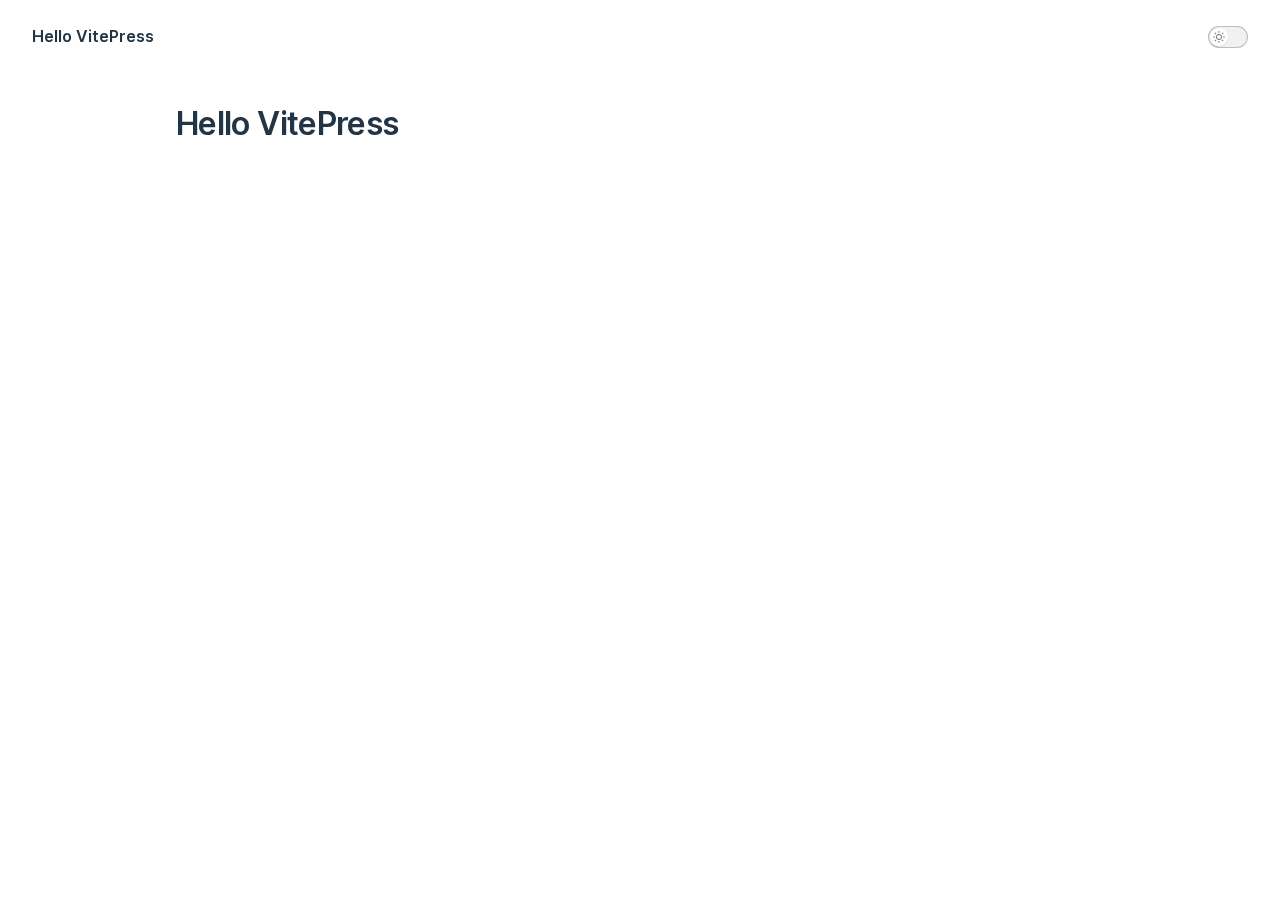
==== index.html @ c6834e5f "deploy" ====
<!DOCTYPE html>
<html lang="en-US">
  <head>
    <meta charset="utf-8">
    <meta name="viewport" content="width=device-width,initial-scale=1">
    <title>Hello VitePress | Hello VitePress</title>
    <meta name="description" content="Just playing around.">
    <link rel="stylesheet" href="/assets/style.b049fdd1.css">
    <link rel="modulepreload" href="/assets/app.f43a9b89.js">
    <link rel="modulepreload" href="/assets/index.md.90891f03.lean.js">
    
    <script id="check-dark-light">(()=>{const e=localStorage.getItem("vitepress-theme-appearance")||"",a=window.matchMedia("(prefers-color-scheme: dark)").matches;(!e||e==="auto"?a:e==="dark")&&document.documentElement.classList.add("dark")})();</script>
  </head>
  <body>
    <div id="app"><div class="Layout" data-v-147c9bf5><!--[--><!--]--><!--[--><span tabindex="-1" data-v-48778689></span><a href="#VPContent" class="VPSkipLink visually-hidden" data-v-48778689> Skip to content </a><!--]--><!----><header class="VPNav no-sidebar" data-v-147c9bf5 data-v-bd1c644d><div class="VPNavBar" data-v-bd1c644d data-v-77373524><div class="container" data-v-77373524><div class="VPNavBarTitle" data-v-77373524 data-v-f261b053><a class="title" href="/" data-v-f261b053><!--[--><!--]--><!----><!--[-->Hello VitePress<!--]--><!--[--><!--]--></a></div><div class="content" data-v-77373524><!--[--><!--]--><!----><!----><!----><div class="VPNavBarAppearance appearance" data-v-77373524 data-v-73fd9bf6><button class="VPSwitch VPSwitchAppearance" type="button" role="switch" aria-label="toggle dark mode" aria-checked="false" data-v-73fd9bf6 data-v-55c8601b data-v-394550e8><span class="check" data-v-394550e8><span class="icon" data-v-394550e8><!--[--><svg xmlns="http://www.w3.org/2000/svg" aria-hidden="true" focusable="false" viewbox="0 0 24 24" class="sun" data-v-55c8601b><path d="M12,18c-3.3,0-6-2.7-6-6s2.7-6,6-6s6,2.7,6,6S15.3,18,12,18zM12,8c-2.2,0-4,1.8-4,4c0,2.2,1.8,4,4,4c2.2,0,4-1.8,4-4C16,9.8,14.2,8,12,8z"></path><path d="M12,4c-0.6,0-1-0.4-1-1V1c0-0.6,0.4-1,1-1s1,0.4,1,1v2C13,3.6,12.6,4,12,4z"></path><path d="M12,24c-0.6,0-1-0.4-1-1v-2c0-0.6,0.4-1,1-1s1,0.4,1,1v2C13,23.6,12.6,24,12,24z"></path><path d="M5.6,6.6c-0.3,0-0.5-0.1-0.7-0.3L3.5,4.9c-0.4-0.4-0.4-1,0-1.4s1-0.4,1.4,0l1.4,1.4c0.4,0.4,0.4,1,0,1.4C6.2,6.5,5.9,6.6,5.6,6.6z"></path><path d="M19.8,20.8c-0.3,0-0.5-0.1-0.7-0.3l-1.4-1.4c-0.4-0.4-0.4-1,0-1.4s1-0.4,1.4,0l1.4,1.4c0.4,0.4,0.4,1,0,1.4C20.3,20.7,20,20.8,19.8,20.8z"></path><path d="M3,13H1c-0.6,0-1-0.4-1-1s0.4-1,1-1h2c0.6,0,1,0.4,1,1S3.6,13,3,13z"></path><path d="M23,13h-2c-0.6,0-1-0.4-1-1s0.4-1,1-1h2c0.6,0,1,0.4,1,1S23.6,13,23,13z"></path><path d="M4.2,20.8c-0.3,0-0.5-0.1-0.7-0.3c-0.4-0.4-0.4-1,0-1.4l1.4-1.4c0.4-0.4,1-0.4,1.4,0s0.4,1,0,1.4l-1.4,1.4C4.7,20.7,4.5,20.8,4.2,20.8z"></path><path d="M18.4,6.6c-0.3,0-0.5-0.1-0.7-0.3c-0.4-0.4-0.4-1,0-1.4l1.4-1.4c0.4-0.4,1-0.4,1.4,0s0.4,1,0,1.4l-1.4,1.4C18.9,6.5,18.6,6.6,18.4,6.6z"></path></svg><svg xmlns="http://www.w3.org/2000/svg" aria-hidden="true" focusable="false" viewbox="0 0 24 24" class="moon" data-v-55c8601b><path d="M12.1,22c-0.3,0-0.6,0-0.9,0c-5.5-0.5-9.5-5.4-9-10.9c0.4-4.8,4.2-8.6,9-9c0.4,0,0.8,0.2,1,0.5c0.2,0.3,0.2,0.8-0.1,1.1c-2,2.7-1.4,6.4,1.3,8.4c2.1,1.6,5,1.6,7.1,0c0.3-0.2,0.7-0.3,1.1-0.1c0.3,0.2,0.5,0.6,0.5,1c-0.2,2.7-1.5,5.1-3.6,6.8C16.6,21.2,14.4,22,12.1,22zM9.3,4.4c-2.9,1-5,3.6-5.2,6.8c-0.4,4.4,2.8,8.3,7.2,8.7c2.1,0.2,4.2-0.4,5.8-1.8c1.1-0.9,1.9-2.1,2.4-3.4c-2.5,0.9-5.3,0.5-7.5-1.1C9.2,11.4,8.1,7.7,9.3,4.4z"></path></svg><!--]--></span></span></button></div><!----><div class="VPFlyout VPNavBarExtra extra" data-v-77373524 data-v-012a9d13 data-v-ba479d9a><button type="button" class="button" aria-haspopup="true" aria-expanded="false" aria-label="extra navigation" data-v-ba479d9a><svg xmlns="http://www.w3.org/2000/svg" aria-hidden="true" focusable="false" viewbox="0 0 24 24" class="icon" data-v-ba479d9a><circle cx="12" cy="12" r="2"></circle><circle cx="19" cy="12" r="2"></circle><circle cx="5" cy="12" r="2"></circle></svg></button><div class="menu" data-v-ba479d9a><div class="VPMenu" data-v-ba479d9a data-v-3bbca4f5><!----><!--[--><!--[--><!----><div class="group" data-v-012a9d13><div class="item appearance" data-v-012a9d13><p class="label" data-v-012a9d13>Appearance</p><div class="appearance-action" data-v-012a9d13><button class="VPSwitch VPSwitchAppearance" type="button" role="switch" aria-label="toggle dark mode" aria-checked="false" data-v-012a9d13 data-v-55c8601b data-v-394550e8><span class="check" data-v-394550e8><span class="icon" data-v-394550e8><!--[--><svg xmlns="http://www.w3.org/2000/svg" aria-hidden="true" focusable="false" viewbox="0 0 24 24" class="sun" data-v-55c8601b><path d="M12,18c-3.3,0-6-2.7-6-6s2.7-6,6-6s6,2.7,6,6S15.3,18,12,18zM12,8c-2.2,0-4,1.8-4,4c0,2.2,1.8,4,4,4c2.2,0,4-1.8,4-4C16,9.8,14.2,8,12,8z"></path><path d="M12,4c-0.6,0-1-0.4-1-1V1c0-0.6,0.4-1,1-1s1,0.4,1,1v2C13,3.6,12.6,4,12,4z"></path><path d="M12,24c-0.6,0-1-0.4-1-1v-2c0-0.6,0.4-1,1-1s1,0.4,1,1v2C13,23.6,12.6,24,12,24z"></path><path d="M5.6,6.6c-0.3,0-0.5-0.1-0.7-0.3L3.5,4.9c-0.4-0.4-0.4-1,0-1.4s1-0.4,1.4,0l1.4,1.4c0.4,0.4,0.4,1,0,1.4C6.2,6.5,5.9,6.6,5.6,6.6z"></path><path d="M19.8,20.8c-0.3,0-0.5-0.1-0.7-0.3l-1.4-1.4c-0.4-0.4-0.4-1,0-1.4s1-0.4,1.4,0l1.4,1.4c0.4,0.4,0.4,1,0,1.4C20.3,20.7,20,20.8,19.8,20.8z"></path><path d="M3,13H1c-0.6,0-1-0.4-1-1s0.4-1,1-1h2c0.6,0,1,0.4,1,1S3.6,13,3,13z"></path><path d="M23,13h-2c-0.6,0-1-0.4-1-1s0.4-1,1-1h2c0.6,0,1,0.4,1,1S23.6,13,23,13z"></path><path d="M4.2,20.8c-0.3,0-0.5-0.1-0.7-0.3c-0.4-0.4-0.4-1,0-1.4l1.4-1.4c0.4-0.4,1-0.4,1.4,0s0.4,1,0,1.4l-1.4,1.4C4.7,20.7,4.5,20.8,4.2,20.8z"></path><path d="M18.4,6.6c-0.3,0-0.5-0.1-0.7-0.3c-0.4-0.4-0.4-1,0-1.4l1.4-1.4c0.4-0.4,1-0.4,1.4,0s0.4,1,0,1.4l-1.4,1.4C18.9,6.5,18.6,6.6,18.4,6.6z"></path></svg><svg xmlns="http://www.w3.org/2000/svg" aria-hidden="true" focusable="false" viewbox="0 0 24 24" class="moon" data-v-55c8601b><path d="M12.1,22c-0.3,0-0.6,0-0.9,0c-5.5-0.5-9.5-5.4-9-10.9c0.4-4.8,4.2-8.6,9-9c0.4,0,0.8,0.2,1,0.5c0.2,0.3,0.2,0.8-0.1,1.1c-2,2.7-1.4,6.4,1.3,8.4c2.1,1.6,5,1.6,7.1,0c0.3-0.2,0.7-0.3,1.1-0.1c0.3,0.2,0.5,0.6,0.5,1c-0.2,2.7-1.5,5.1-3.6,6.8C16.6,21.2,14.4,22,12.1,22zM9.3,4.4c-2.9,1-5,3.6-5.2,6.8c-0.4,4.4,2.8,8.3,7.2,8.7c2.1,0.2,4.2-0.4,5.8-1.8c1.1-0.9,1.9-2.1,2.4-3.4c-2.5,0.9-5.3,0.5-7.5-1.1C9.2,11.4,8.1,7.7,9.3,4.4z"></path></svg><!--]--></span></span></button></div></div></div><!----><!--]--><!--]--></div></div></div><!--[--><!--]--><button type="button" class="VPNavBarHamburger hamburger" aria-label="mobile navigation" aria-expanded="false" aria-controls="VPNavScreen" data-v-77373524 data-v-36b90498><span class="container" data-v-36b90498><span class="top" data-v-36b90498></span><span class="middle" data-v-36b90498></span><span class="bottom" data-v-36b90498></span></span></button></div></div></div><!----></header><!----><!----><div class="VPContent" id="VPContent" data-v-147c9bf5 data-v-c7f1eba6><div class="VPDoc has-aside" data-v-c7f1eba6 data-v-ce6421e6><div class="container" data-v-ce6421e6><div class="aside" data-v-ce6421e6><div class="aside-curtain" data-v-ce6421e6></div><div class="aside-container" data-v-ce6421e6><div class="aside-content" data-v-ce6421e6><div class="VPDocAside" data-v-ce6421e6 data-v-542b8350><!--[--><!--]--><!--[--><!--]--><div class="VPDocAsideOutline" data-v-542b8350 data-v-2e3d397d><div class="content" data-v-2e3d397d><div class="outline-marker" data-v-2e3d397d></div><div class="outline-title" data-v-2e3d397d>On this page</div><nav aria-labelledby="doc-outline-aria-label" data-v-2e3d397d><span class="visually-hidden" id="doc-outline-aria-label" data-v-2e3d397d> Table of Contents for current page </span><ul class="root" data-v-2e3d397d data-v-bf982247><!--[--><!--]--></ul></nav></div></div><!--[--><!--]--><div class="spacer" data-v-542b8350></div><!--[--><!--]--><!----><!--[--><!--]--><!--[--><!--]--></div></div></div></div><div class="content" data-v-ce6421e6><div class="content-container" data-v-ce6421e6><!--[--><!--]--><main class="main" data-v-ce6421e6><div style="position:relative;" class="vp-doc _index" data-v-ce6421e6><div><h1 id="hello-vitepress" tabindex="-1">Hello VitePress <a class="header-anchor" href="#hello-vitepress" aria-hidden="true">#</a></h1></div></div></main><!--[--><!--]--><!----><!--[--><!--]--></div></div></div></div></div><!----><!--[--><!--]--></div></div>
    <script>__VP_HASH_MAP__ = JSON.parse("{\"index.md\":\"90891f03\"}")</script>
    <script type="module" async src="/assets/app.f43a9b89.js"></script>
    
  </body>
</html>
---- assets/style.b049fdd1.css ----
@font-face{font-family:Inter var;font-weight:100 900;font-display:swap;font-style:normal;font-named-instance:"Regular";src:url(/assets/inter-roman-cyrillic.5f2c6c8c.woff2) format("woff2");unicode-range:U+0301,U+0400-045F,U+0490-0491,U+04B0-04B1,U+2116}@font-face{font-family:Inter var;font-weight:100 900;font-display:swap;font-style:normal;font-named-instance:"Regular";src:url(/assets/inter-roman-cyrillic-ext.e75737ce.woff2) format("woff2");unicode-range:U+0460-052F,U+1C80-1C88,U+20B4,U+2DE0-2DFF,U+A640-A69F,U+FE2E-FE2F}@font-face{font-family:Inter var;font-weight:100 900;font-display:swap;font-style:normal;font-named-instance:"Regular";src:url(/assets/inter-roman-greek.d5a6d92a.woff2) format("woff2");unicode-range:U+0370-03FF}@font-face{font-family:Inter var;font-weight:100 900;font-display:swap;font-style:normal;font-named-instance:"Regular";src:url(/assets/inter-roman-greek-ext.ab0619bc.woff2) format("woff2");unicode-range:U+1F00-1FFF}@font-face{font-family:Inter var;font-weight:100 900;font-display:swap;font-style:normal;font-named-instance:"Regular";src:url(/assets/inter-roman-latin.2ed14f66.woff2) format("woff2");unicode-range:U+0000-00FF,U+0131,U+0152-0153,U+02BB-02BC,U+02C6,U+02DA,U+02DC,U+2000-206F,U+2074,U+20AC,U+2122,U+2191,U+2193,U+2212,U+2215,U+FEFF,U+FFFD}@font-face{font-family:Inter var;font-weight:100 900;font-display:swap;font-style:normal;font-named-instance:"Regular";src:url(/assets/inter-roman-latin-ext.0030eebd.woff2) format("woff2");unicode-range:U+0100-024F,U+0259,U+1E00-1EFF,U+2020,U+20A0-20AB,U+20AD-20CF,U+2113,U+2C60-2C7F,U+A720-A7FF}@font-face{font-family:Inter var;font-weight:100 900;font-display:swap;font-style:normal;font-named-instance:"Regular";src:url(/assets/inter-roman-vietnamese.14ce25a6.woff2) format("woff2");unicode-range:U+0102-0103,U+0110-0111,U+0128-0129,U+0168-0169,U+01A0-01A1,U+01AF-01B0,U+1EA0-1EF9,U+20AB}@font-face{font-family:Inter var;font-weight:100 900;font-display:swap;font-style:italic;font-named-instance:"Italic";src:url(/assets/inter-italic-cyrillic.ea42a392.woff2) format("woff2");unicode-range:U+0301,U+0400-045F,U+0490-0491,U+04B0-04B1,U+2116}@font-face{font-family:Inter var;font-weight:100 900;font-display:swap;font-style:italic;font-named-instance:"Italic";src:url(/assets/inter-italic-cyrillic-ext.33bd5a8e.woff2) format("woff2");unicode-range:U+0460-052F,U+1C80-1C88,U+20B4,U+2DE0-2DFF,U+A640-A69F,U+FE2E-FE2F}@font-face{font-family:Inter var;font-weight:100 900;font-display:swap;font-style:italic;font-named-instance:"Italic";src:url(/assets/inter-italic-greek.8f4463c4.woff2) format("woff2");unicode-range:U+0370-03FF}@font-face{font-family:Inter var;font-weight:100 900;font-display:swap;font-style:italic;font-named-instance:"Italic";src:url(/assets/inter-italic-greek-ext.4fbe9427.woff2) format("woff2");unicode-range:U+1F00-1FFF}@font-face{font-family:Inter var;font-weight:100 900;font-display:swap;font-style:italic;font-named-instance:"Italic";src:url(/assets/inter-italic-latin.bd3b6f56.woff2) format("woff2");unicode-range:U+0000-00FF,U+0131,U+0152-0153,U+02BB-02BC,U+02C6,U+02DA,U+02DC,U+2000-206F,U+2074,U+20AC,U+2122,U+2191,U+2193,U+2212,U+2215,U+FEFF,U+FFFD}@font-face{font-family:Inter var;font-weight:100 900;font-display:swap;font-style:italic;font-named-instance:"Italic";src:url(/assets/inter-italic-latin-ext.bd8920cc.woff2) format("woff2");unicode-range:U+0100-024F,U+0259,U+1E00-1EFF,U+2020,U+20A0-20AB,U+20AD-20CF,U+2113,U+2C60-2C7F,U+A720-A7FF}@font-face{font-family:Inter var;font-weight:100 900;font-display:swap;font-style:italic;font-named-instance:"Italic";src:url(/assets/inter-italic-vietnamese.6ce511fb.woff2) format("woff2");unicode-range:U+0102-0103,U+0110-0111,U+0128-0129,U+0168-0169,U+01A0-01A1,U+01AF-01B0,U+1EA0-1EF9,U+20AB}@font-face{font-family:Inter var experimental;font-weight:100 900;font-display:swap;font-style:oblique 0deg 10deg;src:url(/assets/inter-cyrillic.f8750142.woff2) format("woff2");unicode-range:U+0301,U+0400-045F,U+0490-0491,U+04B0-04B1,U+2116}@font-face{font-family:Inter var experimental;font-weight:100 900;font-display:swap;font-style:oblique 0deg 10deg;src:url(/assets/inter-cyrillic-ext.0877b0d9.woff2) format("woff2");unicode-range:U+0460-052F,U+1C80-1C88,U+20B4,U+2DE0-2DFF,U+A640-A69F,U+FE2E-FE2F}@font-face{font-family:Inter var experimental;font-weight:100 900;font-display:swap;font-style:oblique 0deg 10deg;src:url(/assets/inter-greek.117e1956.woff2) format("woff2");unicode-range:U+0370-03FF}@font-face{font-family:Inter var experimental;font-weight:100 900;font-display:swap;font-style:oblique 0deg 10deg;src:url(/assets/inter-greek-ext.3e6f6728.woff2) format("woff2");unicode-range:U+1F00-1FFF}@font-face{font-family:Inter var experimental;font-weight:100 900;font-display:swap;font-style:oblique 0deg 10deg;src:url(/assets/inter-latin.4fe6132f.woff2) format("woff2");unicode-range:U+0000-00FF,U+0131,U+0152-0153,U+02BB-02BC,U+02C6,U+02DA,U+02DC,U+2000-206F,U+2074,U+20AC,U+2122,U+2191,U+2193,U+2212,U+2215,U+FEFF,U+FFFD}@font-face{font-family:Inter var experimental;font-weight:100 900;font-display:swap;font-style:oblique 0deg 10deg;src:url(/assets/inter-latin-ext.7cc429bc.woff2) format("woff2");unicode-range:U+0100-024F,U+0259,U+1E00-1EFF,U+2020,U+20A0-20AB,U+20AD-20CF,U+2113,U+2C60-2C7F,U+A720-A7FF}@font-face{font-family:Inter var experimental;font-weight:100 900;font-display:swap;font-style:oblique 0deg 10deg;src:url(/assets/inter-vietnamese.2c644a25.woff2) format("woff2");unicode-range:U+0102-0103,U+0110-0111,U+0128-0129,U+0168-0169,U+01A0-01A1,U+01AF-01B0,U+1EA0-1EF9,U+20AB}:root{--vp-c-white: #ffffff;--vp-c-white-soft: #f9f9f9;--vp-c-white-mute: #f1f1f1;--vp-c-black: #1a1a1a;--vp-c-black-pure: #000000;--vp-c-black-soft: #242424;--vp-c-black-mute: #2f2f2f;--vp-c-gray: #8e8e8e;--vp-c-gray-light-1: #aeaeae;--vp-c-gray-light-2: #c7c7c7;--vp-c-gray-light-3: #d1d1d1;--vp-c-gray-light-4: #e5e5e5;--vp-c-gray-light-5: #f2f2f2;--vp-c-gray-dark-1: #636363;--vp-c-gray-dark-2: #484848;--vp-c-gray-dark-3: #3a3a3a;--vp-c-gray-dark-4: #282828;--vp-c-gray-dark-5: #202020;--vp-c-divider-light-1: rgba(60, 60, 60, .29);--vp-c-divider-light-2: rgba(60, 60, 60, .12);--vp-c-divider-dark-1: rgba(84, 84, 84, .65);--vp-c-divider-dark-2: rgba(84, 84, 84, .48);--vp-c-text-light-1: var(--vp-c-indigo);--vp-c-text-light-2: rgba(60, 60, 60, .7);--vp-c-text-light-3: rgba(60, 60, 60, .33);--vp-c-text-light-4: rgba(60, 60, 60, .18);--vp-c-text-dark-1: rgba(255, 255, 255, .87);--vp-c-text-dark-2: rgba(235, 235, 235, .6);--vp-c-text-dark-3: rgba(235, 235, 235, .38);--vp-c-text-dark-4: rgba(235, 235, 235, .18);--vp-c-indigo: #213547;--vp-c-indigo-soft: #476582;--vp-c-indigo-light: #aac8e4;--vp-c-indigo-lighter: #c9def1;--vp-c-indigo-dark: #1d2f3f;--vp-c-indigo-darker: #14212e;--vp-c-green: #42b883;--vp-c-green-light: #42d392;--vp-c-green-lighter: #35eb9a;--vp-c-green-dark: #33a06f;--vp-c-green-darker: #155f3e;--vp-c-green-dimm-1: rgba(66, 184, 131, .5);--vp-c-green-dimm-2: rgba(66, 184, 131, .25);--vp-c-green-dimm-3: rgba(66, 184, 131, .05);--vp-c-yellow: #ffc517;--vp-c-yellow-light: #fcd253;--vp-c-yellow-lighter: #fcfc7c;--vp-c-yellow-dark: #e0ad15;--vp-c-yellow-darker: #ad850e;--vp-c-yellow-dimm-1: rgba(255, 197, 23, .5);--vp-c-yellow-dimm-2: rgba(255, 197, 23, .25);--vp-c-yellow-dimm-3: rgba(255, 197, 23, .05);--vp-c-red: #ed3c50;--vp-c-red-light: #f54e82;--vp-c-red-lighter: #fd1d7c;--vp-c-red-dark: #cd2d3f;--vp-c-red-darker: #ab2131;--vp-c-red-dimm-1: rgba(237, 60, 80, .5);--vp-c-red-dimm-2: rgba(237, 60, 80, .25);--vp-c-red-dimm-3: rgba(237, 60, 80, .05)}:root{--vp-c-bg: var(--vp-c-white);--vp-c-bg-soft: var(--vp-c-white-soft);--vp-c-bg-mute: var(--vp-c-white-mute);--vp-c-bg-alt: var(--vp-c-white-soft);--vp-c-divider: var(--vp-c-divider-light-1);--vp-c-divider-light: var(--vp-c-divider-light-2);--vp-c-divider-inverse: var(--vp-c-divider-dark-1);--vp-c-divider-inverse-light: var(--vp-c-divider-dark-2);--vp-c-text-1: var(--vp-c-text-light-1);--vp-c-text-2: var(--vp-c-text-light-2);--vp-c-text-3: var(--vp-c-text-light-3);--vp-c-text-4: var(--vp-c-text-light-4);--vp-c-text-inverse-1: var(--vp-c-text-dark-1);--vp-c-text-inverse-2: var(--vp-c-text-dark-2);--vp-c-text-inverse-3: var(--vp-c-text-dark-3);--vp-c-text-inverse-4: var(--vp-c-text-dark-4);--vp-c-text-code: var(--vp-c-indigo-soft);--vp-c-brand: var(--vp-c-green);--vp-c-brand-light: var(--vp-c-green-light);--vp-c-brand-lighter: var(--vp-c-green-lighter);--vp-c-brand-dark: var(--vp-c-green-dark);--vp-c-brand-darker: var(--vp-c-green-darker);--vp-c-sponsor: #fd1d7c}.dark{--vp-c-bg: var(--vp-c-black-soft);--vp-c-bg-soft: var(--vp-c-black-mute);--vp-c-bg-mute: var(--vp-c-gray-dark-3);--vp-c-bg-alt: var(--vp-c-black);--vp-c-divider: var(--vp-c-divider-dark-1);--vp-c-divider-light: var(--vp-c-divider-dark-2);--vp-c-divider-inverse: var(--vp-c-divider-light-1);--vp-c-divider-inverse-light: var(--vp-c-divider-light-2);--vp-c-text-1: var(--vp-c-text-dark-1);--vp-c-text-2: var(--vp-c-text-dark-2);--vp-c-text-3: var(--vp-c-text-dark-3);--vp-c-text-4: var(--vp-c-text-dark-4);--vp-c-text-inverse-1: var(--vp-c-text-light-1);--vp-c-text-inverse-2: var(--vp-c-text-light-2);--vp-c-text-inverse-3: var(--vp-c-text-light-3);--vp-c-text-inverse-4: var(--vp-c-text-light-4);--vp-c-text-code: var(--vp-c-indigo-lighter)}:root{--vp-font-family-base: "Inter var experimental", "Inter var", "Inter", ui-sans-serif, system-ui, -apple-system, BlinkMacSystemFont, "Segoe UI", Roboto, "Helvetica Neue", Helvetica, Arial, "Noto Sans", sans-serif, "Apple Color Emoji", "Segoe UI Emoji", "Segoe UI Symbol", "Noto Color Emoji";--vp-font-family-mono: ui-monospace, SFMono-Regular, "SF Mono", Menlo, Monaco, Consolas, "Liberation Mono", "Courier New", monospace}:root{--vp-shadow-1: 0 1px 2px rgba(0, 0, 0, .04), 0 1px 2px rgba(0, 0, 0, .06);--vp-shadow-2: 0 3px 12px rgba(0, 0, 0, .07), 0 1px 4px rgba(0, 0, 0, .07);--vp-shadow-3: 0 12px 32px rgba(0, 0, 0, .1), 0 2px 6px rgba(0, 0, 0, .08);--vp-shadow-4: 0 14px 44px rgba(0, 0, 0, .12), 0 3px 9px rgba(0, 0, 0, .12);--vp-shadow-5: 0 18px 56px rgba(0, 0, 0, .16), 0 4px 12px rgba(0, 0, 0, .16)}:root{--vp-z-index-local-nav: 10;--vp-z-index-nav: 20;--vp-z-index-layout-top: 30;--vp-z-index-backdrop: 40;--vp-z-index-sidebar: 50;--vp-z-index-footer: 60}:root{--vp-icon-copy: url("data:image/svg+xml,%3Csvg xmlns='http://www.w3.org/2000/svg' fill='none' height='20' width='20' stroke='rgba(128,128,128,1)' stroke-width='2' viewBox='0 0 24 24'%3E%3Cpath stroke-linecap='round' stroke-linejoin='round' d='M9 5H7a2 2 0 0 0-2 2v12a2 2 0 0 0 2 2h10a2 2 0 0 0 2-2V7a2 2 0 0 0-2-2h-2M9 5a2 2 0 0 0 2 2h2a2 2 0 0 0 2-2M9 5a2 2 0 0 1 2-2h2a2 2 0 0 1 2 2'/%3E%3C/svg%3E");--vp-icon-copied: url("data:image/svg+xml,%3Csvg xmlns='http://www.w3.org/2000/svg' fill='none' height='20' width='20' stroke='rgba(128,128,128,1)' stroke-width='2' viewBox='0 0 24 24'%3E%3Cpath stroke-linecap='round' stroke-linejoin='round' d='M9 5H7a2 2 0 0 0-2 2v12a2 2 0 0 0 2 2h10a2 2 0 0 0 2-2V7a2 2 0 0 0-2-2h-2M9 5a2 2 0 0 0 2 2h2a2 2 0 0 0 2-2M9 5a2 2 0 0 1 2-2h2a2 2 0 0 1 2 2m-6 9 2 2 4-4'/%3E%3C/svg%3E")}:root{--vp-layout-max-width: 1440px}:root{--vp-code-line-height: 1.7;--vp-code-font-size: .875em;--vp-code-block-color: var(--vp-c-text-dark-1);--vp-code-block-bg: #292d3e;--vp-code-line-highlight-color: rgba(0, 0, 0, .5);--vp-code-line-number-color: var(--vp-c-text-dark-3);--vp-code-line-diff-add-color: rgba(125, 191, 123, .1);--vp-code-line-diff-add-symbol-color: rgba(125, 191, 123, .5);--vp-code-line-diff-remove-color: rgba(255, 128, 128, .05);--vp-code-line-diff-remove-symbol-color: rgba(255, 128, 128, .5);--vp-code-line-error-color: var(--vp-c-red-dimm-2);--vp-code-line-warning-color: var(--vp-c-yellow-dimm-2);--vp-code-copy-code-hover-bg: rgba(255, 255, 255, .05);--vp-code-copy-code-active-text: var(--vp-c-text-dark-2)}.dark{--vp-code-block-bg: var(--vp-c-bg-alt)}:root{--vp-button-brand-border: var(--vp-c-brand-light);--vp-button-brand-text: var(--vp-c-text-dark-1);--vp-button-brand-bg: var(--vp-c-brand);--vp-button-brand-hover-border: var(--vp-c-brand-light);--vp-button-brand-hover-text: var(--vp-c-text-dark-1);--vp-button-brand-hover-bg: var(--vp-c-brand-light);--vp-button-brand-active-border: var(--vp-c-brand-light);--vp-button-brand-active-text: var(--vp-c-text-dark-1);--vp-button-brand-active-bg: var(--vp-button-brand-bg);--vp-button-alt-border: var(--vp-c-gray-light-3);--vp-button-alt-text: var(--vp-c-text-light-1);--vp-button-alt-bg: var(--vp-c-gray-light-5);--vp-button-alt-hover-border: var(--vp-c-gray-light-3);--vp-button-alt-hover-text: var(--vp-c-text-light-1);--vp-button-alt-hover-bg: var(--vp-c-gray-light-4);--vp-button-alt-active-border: var(--vp-c-gray-light-3);--vp-button-alt-active-text: var(--vp-c-text-light-1);--vp-button-alt-active-bg: var(--vp-c-gray-light-3);--vp-button-sponsor-border: var(--vp-c-gray-light-3);--vp-button-sponsor-text: var(--vp-c-text-light-2);--vp-button-sponsor-bg: transparent;--vp-button-sponsor-hover-border: var(--vp-c-sponsor);--vp-button-sponsor-hover-text: var(--vp-c-sponsor);--vp-button-sponsor-hover-bg: transparent;--vp-button-sponsor-active-border: var(--vp-c-sponsor);--vp-button-sponsor-active-text: var(--vp-c-sponsor);--vp-button-sponsor-active-bg: transparent}.dark{--vp-button-brand-border: var(--vp-c-brand-light);--vp-button-brand-text: var(--vp-c-text-dark-1);--vp-button-brand-bg: var(--vp-c-brand-dark);--vp-button-brand-hover-border: var(--vp-c-brand-lighter);--vp-button-brand-hover-text: var(--vp-c-text-dark-1);--vp-button-brand-hover-bg: var(--vp-c-brand);--vp-button-brand-active-border: var(--vp-c-brand-lighter);--vp-button-brand-active-text: var(--vp-c-text-dark-1);--vp-button-brand-active-bg: var(--vp-button-brand-bg);--vp-button-alt-border: var(--vp-c-gray-dark-2);--vp-button-alt-text: var(--vp-c-text-dark-1);--vp-button-alt-bg: var(--vp-c-bg-mute);--vp-button-alt-hover-border: var(--vp-c-gray-dark-2);--vp-button-alt-hover-text: var(--vp-c-text-dark-1);--vp-button-alt-hover-bg: var(--vp-c-gray-dark-2);--vp-button-alt-active-border: var(--vp-c-gray-dark-2);--vp-button-alt-active-text: var(--vp-c-text-dark-1);--vp-button-alt-active-bg: var(--vp-button-alt-bg);--vp-button-sponsor-border: var(--vp-c-gray-dark-1);--vp-button-sponsor-text: var(--vp-c-text-dark-2)}:root{--vp-custom-block-code-font-size: 13px;--vp-custom-block-info-border: var(--vp-c-divider-light);--vp-custom-block-info-text: var(--vp-c-text-2);--vp-custom-block-info-bg: var(--vp-c-white-soft);--vp-custom-block-info-code-bg: var(--vp-c-gray-light-4);--vp-custom-block-tip-border: var(--vp-c-green-dimm-1);--vp-custom-block-tip-text: var(--vp-c-green-darker);--vp-custom-block-tip-bg: var(--vp-c-green-dimm-3);--vp-custom-block-tip-code-bg: var(--vp-custom-block-tip-bg);--vp-custom-block-warning-border: var(--vp-c-yellow-dimm-1);--vp-custom-block-warning-text: var(--vp-c-yellow-darker);--vp-custom-block-warning-bg: var(--vp-c-yellow-dimm-3);--vp-custom-block-warning-code-bg: var(--vp-custom-block-warning-bg);--vp-custom-block-danger-border: var(--vp-c-red-dimm-1);--vp-custom-block-danger-text: var(--vp-c-red-darker);--vp-custom-block-danger-bg: var(--vp-c-red-dimm-3);--vp-custom-block-danger-code-bg: var(--vp-custom-block-danger-bg);--vp-custom-block-details-border: var(--vp-custom-block-info-border);--vp-custom-block-details-text: var(--vp-custom-block-info-text);--vp-custom-block-details-bg: var(--vp-custom-block-info-bg);--vp-custom-block-details-code-bg: var(--vp-custom-block-details-bg)}.dark{--vp-custom-block-info-border: var(--vp-c-divider-light);--vp-custom-block-info-bg: var(--vp-c-black-mute);--vp-custom-block-info-code-bg: var(--vp-c-gray-dark-4);--vp-custom-block-tip-border: var(--vp-c-green-dimm-2);--vp-custom-block-tip-text: var(--vp-c-green-light);--vp-custom-block-warning-border: var(--vp-c-yellow-dimm-2);--vp-custom-block-warning-text: var(--vp-c-yellow-light);--vp-custom-block-danger-border: var(--vp-c-red-dimm-2);--vp-custom-block-danger-text: var(--vp-c-red-light)}:root{--vp-nav-height: var(--vp-nav-height-mobile);--vp-nav-height-mobile: 56px;--vp-nav-height-desktop: 72px}@media (min-width: 960px){:root{--vp-nav-height: var(--vp-nav-height-desktop)}}:root{--vp-sidebar-width: 272px}:root{--vp-home-hero-name-color: var(--vp-c-brand);--vp-home-hero-name-background: transparent;--vp-home-hero-image-background-image: none;--vp-home-hero-image-filter: none}*,:before,:after{box-sizing:border-box}html{line-height:1.4;font-size:16px;-webkit-text-size-adjust:100%}html.dark{color-scheme:dark}body{margin:0;width:100%;min-width:320px;min-height:100vh;line-height:24px;font-family:var(--vp-font-family-base);font-size:16px;font-weight:400;color:var(--vp-c-text-1);background-color:var(--vp-c-bg);direction:ltr;font-synthesis:style;text-rendering:optimizeLegibility;-webkit-font-smoothing:antialiased;-moz-osx-font-smoothing:grayscale}main{display:block}h1,h2,h3,h4,h5,h6{margin:0;line-height:24px;font-size:16px;font-weight:400}p{margin:0}strong,b{font-weight:600}a,area,button,[role=button],input,label,select,summary,textarea{touch-action:manipulation}a{color:inherit;text-decoration:inherit}ol,ul{list-style:none;margin:0;padding:0}blockquote{margin:0}pre,code,kbd,samp{font-family:var(--vp-font-family-mono)}img,svg,video,canvas,audio,iframe,embed,object{display:block}figure{margin:0}img,video{max-width:100%;height:auto}button,input,optgroup,select,textarea{border:0;padding:0;line-height:inherit;color:inherit}button{padding:0;font-family:inherit;background-color:transparent;background-image:none}button:enabled,[role=button]:enabled{cursor:pointer}button:focus,button:focus-visible{outline:1px dotted;outline:4px auto -webkit-focus-ring-color}button:focus:not(:focus-visible){outline:none!important}input:focus,textarea:focus,select:focus{outline:none}table{border-collapse:collapse}input{background-color:transparent}input:-ms-input-placeholder,textarea:-ms-input-placeholder{color:var(--vp-c-text-3)}input::-ms-input-placeholder,textarea::-ms-input-placeholder{color:var(--vp-c-text-3)}input::placeholder,textarea::placeholder{color:var(--vp-c-text-3)}input::-webkit-outer-spin-button,input::-webkit-inner-spin-button{-webkit-appearance:none;margin:0}input[type=number]{-moz-appearance:textfield}textarea{resize:vertical}select{-webkit-appearance:none}fieldset{margin:0;padding:0}h1,h2,h3,h4,h5,h6,p{overflow-wrap:break-word}.visually-hidden{position:absolute;width:1px;height:1px;white-space:nowrap;clip:rect(0 0 0 0);clip-path:inset(50%);overflow:hidden}.custom-block{border:1px solid transparent;border-radius:8px;padding:16px 16px 8px;line-height:24px;font-size:14px;color:var(--vp-c-text-2)}.custom-block.info{border-color:var(--vp-custom-block-info-border);color:var(--vp-custom-block-info-text);background-color:var(--vp-custom-block-info-bg)}.custom-block.info code{background-color:var(--vp-custom-block-info-code-bg)}.custom-block.tip{border-color:var(--vp-custom-block-tip-border);color:var(--vp-custom-block-tip-text);background-color:var(--vp-custom-block-tip-bg)}.custom-block.tip code{background-color:var(--vp-custom-block-tip-code-bg)}.custom-block.warning{border-color:var(--vp-custom-block-warning-border);color:var(--vp-custom-block-warning-text);background-color:var(--vp-custom-block-warning-bg)}.custom-block.warning code{background-color:var(--vp-custom-block-warning-code-bg)}.custom-block.danger{border-color:var(--vp-custom-block-danger-border);color:var(--vp-custom-block-danger-text);background-color:var(--vp-custom-block-danger-bg)}.custom-block.danger code{background-color:var(--vp-custom-block-danger-code-bg)}.custom-block.details{border-color:var(--vp-custom-block-details-border);color:var(--vp-custom-block-details-text);background-color:var(--vp-custom-block-details-bg)}.custom-block.details code{background-color:var(--vp-custom-block-details-code-bg)}.custom-block-title{font-weight:700}.custom-block p+p{margin:8px 0}.custom-block.details summary{margin:0 0 8px;font-weight:700}.custom-block.details summary+p{margin:8px 0}.custom-block a{color:inherit;font-weight:600;text-decoration:underline;transition:opacity .25s}.custom-block a:hover{opacity:.6}.custom-block code{font-size:var(--vp-custom-block-code-font-size)}.dark .vp-code-light{display:none}html:not(.dark) .vp-code-dark{display:none}.vp-doc h1,.vp-doc h2,.vp-doc h3,.vp-doc h4,.vp-doc h5,.vp-doc h6{position:relative;font-weight:600;outline:none}.vp-doc h1{letter-spacing:-.02em;line-height:40px;font-size:28px}.vp-doc h2{margin:48px 0 16px;border-top:1px solid var(--vp-c-divider-light);padding-top:24px;letter-spacing:-.02em;line-height:32px;font-size:24px}.vp-doc h3{margin:32px 0 0;letter-spacing:-.01em;line-height:28px;font-size:20px}.vp-doc .header-anchor{float:left;margin-left:-.87em;padding-right:.23em;font-weight:500;opacity:0;transition:color .25s,opacity .25s}.vp-doc h1:hover .header-anchor,.vp-doc h1 .header-anchor:focus,.vp-doc h2:hover .header-anchor,.vp-doc h2 .header-anchor:focus,.vp-doc h3:hover .header-anchor,.vp-doc h3 .header-anchor:focus,.vp-doc h4:hover .header-anchor,.vp-doc h4 .header-anchor:focus,.vp-doc h5:hover .header-anchor,.vp-doc h5 .header-anchor:focus,.vp-doc h6:hover .header-anchor,.vp-doc h6 .header-anchor:focus{opacity:1}@media (min-width: 768px){.vp-doc h1{letter-spacing:-.02em;line-height:40px;font-size:32px}}.vp-doc p,.vp-doc summary{margin:16px 0}.vp-doc p{line-height:28px}.vp-doc blockquote{margin:16px 0;border-left:2px solid var(--vp-c-divider);padding-left:16px;transition:border-color .5s}.vp-doc blockquote>p{margin:0;font-size:16px;color:var(--vp-c-text-2);transition:color .5s}.vp-doc a{font-weight:500;color:var(--vp-c-brand);text-decoration-style:dotted;transition:color .25s}.vp-doc a:hover{color:var(--vp-c-brand-dark)}.vp-doc strong{font-weight:600}.vp-doc ul,.vp-doc ol{padding-left:1.25rem;margin:16px 0}.vp-doc ul{list-style:disc}.vp-doc ol{list-style:decimal}.vp-doc li+li{margin-top:8px}.vp-doc li>ol,.vp-doc li>ul{margin:8px 0 0}.vp-doc table{display:block;border-collapse:collapse;margin:20px 0;overflow-x:auto}.vp-doc tr{border-top:1px solid var(--vp-c-divider);transition:background-color .5s}.vp-doc tr:nth-child(2n){background-color:var(--vp-c-bg-soft)}.vp-doc th,.vp-doc td{border:1px solid var(--vp-c-divider);padding:12px 16px}.vp-doc th{font-size:16px;font-weight:600;background-color:var(--vp-c-white-soft)}.dark .vp-doc th{background-color:var(--vp-c-black)}.vp-doc hr{margin:16px 0;border:none;border-top:1px solid var(--vp-c-divider-light)}.vp-doc .custom-block{margin:16px 0}.vp-doc .custom-block p{margin:8px 0;line-height:24px}.vp-doc .custom-block p:first-child{margin:0}.vp-doc .custom-block a{color:inherit;font-weight:600;text-decoration:underline;transition:opacity .25s}.vp-doc .custom-block a:hover{opacity:.6}.vp-doc .custom-block code{font-size:var(--vp-custom-block-code-font-size);font-weight:700;color:inherit}.vp-doc .custom-block div[class*=language-]{margin:8px 0}.vp-doc .custom-block div[class*=language-] code{font-weight:400;background-color:transparent}.vp-doc :not(pre,h1,h2,h3,h4,h5,h6)>code{font-size:var(--vp-code-font-size)}.vp-doc :not(pre)>code{border-radius:4px;padding:3px 6px;color:var(--vp-c-text-code);background-color:var(--vp-c-bg-mute);transition:color .5s,background-color .5s}.vp-doc h1>code,.vp-doc h2>code,.vp-doc h3>code{font-size:.9em}.vp-doc a>code{color:var(--vp-c-brand);transition:color .25s}.vp-doc a:hover>code{color:var(--vp-c-brand-dark)}.vp-doc div[class*=language-]{position:relative;margin:16px -24px;background-color:var(--vp-code-block-bg);overflow-x:auto;transition:background-color .5s}@media (min-width: 640px){.vp-doc div[class*=language-]{border-radius:8px;margin:16px 0}}@media (max-width: 639px){.vp-doc li div[class*=language-]{border-radius:8px 0 0 8px}}.vp-doc div[class*=language-]+div[class*=language-],.vp-doc div[class$=-api]+div[class*=language-],.vp-doc div[class*=language-]+div[class$=-api]>div[class*=language-]{margin-top:-8px}.vp-doc [class*=language-] pre,.vp-doc [class*=language-] code{text-align:left;white-space:pre;word-spacing:normal;word-break:normal;word-wrap:normal;-moz-tab-size:4;-o-tab-size:4;tab-size:4;-webkit-hyphens:none;-moz-hyphens:none;-ms-hyphens:none;hyphens:none}.vp-doc [class*=language-] pre{position:relative;z-index:1;margin:0;padding:16px 0;background:transparent;overflow-x:auto}.vp-doc [class*=language-] code{display:block;padding:0 24px;width:fit-content;min-width:100%;line-height:var(--vp-code-line-height);font-size:var(--vp-code-font-size);color:var(--vp-code-block-color);transition:color .5s}.vp-doc [class*=language-] code .highlighted{background-color:var(--vp-code-line-highlight-color);transition:background-color .5s;margin:0 -24px;padding:0 24px;width:calc(100% + 48px);display:inline-block}.vp-doc [class*=language-] code .highlighted.error{background-color:var(--vp-code-line-error-color)}.vp-doc [class*=language-] code .highlighted.warning{background-color:var(--vp-code-line-warning-color)}.vp-doc [class*=language-] code .diff{transition:background-color .5s;margin:0 -24px;padding:0 24px;width:calc(100% + 48px);display:inline-block}.vp-doc [class*=language-] code .diff:before{position:absolute;left:1rem}.vp-doc [class*=language-] .has-focused-lines .line:not(.has-focus){filter:blur(.095rem);opacity:.4;transition:filter .35s,opacity .35s}.vp-doc [class*=language-] .has-focused-lines .line:not(.has-focus){opacity:.7;transition:filter .35s,opacity .35s}.vp-doc [class*=language-]:hover .has-focused-lines .line:not(.has-focus){filter:blur(0);opacity:1}.vp-doc [class*=language-] code .diff.remove{background-color:var(--vp-code-line-diff-remove-color);opacity:.7}.vp-doc [class*=language-] code .diff.remove:before{content:"-";color:var(--vp-code-line-diff-remove-symbol-color)}.vp-doc [class*=language-] code .diff.add{background-color:var(--vp-code-line-diff-add-color)}.vp-doc [class*=language-] code .diff.add:before{content:"+";color:var(--vp-code-line-diff-add-symbol-color)}.vp-doc div[class*=language-].line-numbers-mode{padding-left:32px}.vp-doc .line-numbers-wrapper{position:absolute;top:0;bottom:0;left:0;z-index:3;border-right:1px solid var(--vp-c-divider-dark-2);padding-top:16px;width:32px;text-align:center;font-family:var(--vp-font-family-mono);line-height:var(--vp-code-line-height);font-size:var(--vp-code-font-size);color:var(--vp-code-line-number-color);transition:border-color .5s,color .5s}.vp-doc [class*=language-]>button.copy{position:absolute;top:8px;right:8px;z-index:3;display:block;justify-content:center;align-items:center;border-radius:4px;width:40px;height:40px;background-color:var(--vp-code-block-bg);opacity:0;cursor:pointer;background-image:var(--vp-icon-copy);background-position:50%;background-size:20px;background-repeat:no-repeat;transition:opacity .4s}.vp-doc [class*=language-]:hover>button.copy,.vp-doc [class*=language-]>button.copy:focus{opacity:1}.vp-doc [class*=language-]>button.copy:hover{background-color:var(--vp-code-copy-code-hover-bg)}.vp-doc [class*=language-]>button.copy.copied,.vp-doc [class*=language-]>button.copy:hover.copied{border-radius:0 4px 4px 0;background-color:var(--vp-code-copy-code-hover-bg);background-image:var(--vp-icon-copied)}.vp-doc [class*=language-]>button.copy.copied:before,.vp-doc [class*=language-]>button.copy:hover.copied:before{position:relative;left:-65px;display:block;border-radius:4px 0 0 4px;padding-top:8px;width:64px;height:40px;text-align:center;font-size:12px;font-weight:500;color:var(--vp-code-copy-code-active-text);background-color:var(--vp-code-copy-code-hover-bg);white-space:nowrap;content:"Copied"}.vp-doc [class*=language-]>span.lang{position:absolute;top:6px;right:12px;z-index:2;font-size:12px;font-weight:500;color:var(--vp-c-text-dark-3);transition:color .4s,opacity .4s}.vp-doc [class*=language-]:hover>button.copy+span.lang,.vp-doc [class*=language-]>button.copy:focus+span.lang{opacity:0}.vp-doc .VPTeamMembers{margin-top:24px}.vp-doc .VPTeamMembers.small.count-1 .container{margin:0!important;max-width:calc((100% - 24px)/2)!important}.vp-doc .VPTeamMembers.small.count-2 .container,.vp-doc .VPTeamMembers.small.count-3 .container{max-width:100%!important}.vp-doc .VPTeamMembers.medium.count-1 .container{margin:0!important;max-width:calc((100% - 24px)/2)!important}.vp-sponsor{border-radius:16px;overflow:hidden}.vp-sponsor.aside{border-radius:12px}.vp-sponsor-section+.vp-sponsor-section{margin-top:4px}.vp-sponsor-tier{margin-bottom:4px;text-align:center;letter-spacing:1px;line-height:24px;width:100%;font-weight:600;color:var(--vp-c-text-2);background-color:var(--vp-c-bg-soft)}.vp-sponsor.normal .vp-sponsor-tier{padding:13px 0 11px;font-size:14px}.vp-sponsor.aside .vp-sponsor-tier{padding:9px 0 7px;font-size:12px}.vp-sponsor-grid+.vp-sponsor-tier{margin-top:4px}.vp-sponsor-grid{display:flex;flex-wrap:wrap;gap:4px}.vp-sponsor-grid.xmini .vp-sponsor-grid-link{height:64px}.vp-sponsor-grid.xmini .vp-sponsor-grid-image{max-width:64px;max-height:22px}.vp-sponsor-grid.mini .vp-sponsor-grid-link{height:72px}.vp-sponsor-grid.mini .vp-sponsor-grid-image{max-width:96px;max-height:24px}.vp-sponsor-grid.small .vp-sponsor-grid-link{height:96px}.vp-sponsor-grid.small .vp-sponsor-grid-image{max-width:96px;max-height:24px}.vp-sponsor-grid.medium .vp-sponsor-grid-link{height:112px}.vp-sponsor-grid.medium .vp-sponsor-grid-image{max-width:120px;max-height:36px}.vp-sponsor-grid.big .vp-sponsor-grid-link{height:184px}.vp-sponsor-grid.big .vp-sponsor-grid-image{max-width:192px;max-height:56px}.vp-sponsor-grid[data-vp-grid="2"] .vp-sponsor-grid-item{width:calc((100% - 4px)/2)}.vp-sponsor-grid[data-vp-grid="3"] .vp-sponsor-grid-item{width:calc((100% - 4px * 2) / 3)}.vp-sponsor-grid[data-vp-grid="4"] .vp-sponsor-grid-item{width:calc((100% - 12px)/4)}.vp-sponsor-grid[data-vp-grid="5"] .vp-sponsor-grid-item{width:calc((100% - 16px)/5)}.vp-sponsor-grid[data-vp-grid="6"] .vp-sponsor-grid-item{width:calc((100% - 4px * 5) / 6)}.vp-sponsor-grid-item{flex-shrink:0;width:100%;background-color:var(--vp-c-bg-soft);transition:background-color .25s}.vp-sponsor-grid-item:hover{background-color:var(--vp-c-bg-mute)}.vp-sponsor-grid-item:hover .vp-sponsor-grid-image{filter:grayscale(0) invert(0)}.vp-sponsor-grid-item.empty:hover{background-color:var(--vp-c-bg-soft)}.dark .vp-sponsor-grid-item:hover{background-color:var(--vp-c-white-soft)}.dark .vp-sponsor-grid-item.empty:hover{background-color:var(--vp-c-black-mute)}.vp-sponsor-grid-link{display:flex}.vp-sponsor-grid-box{display:flex;justify-content:center;align-items:center;width:100%}.vp-sponsor-grid-image{max-width:100%;filter:grayscale(1);transition:filter .25s}.dark .vp-sponsor-grid-image{filter:grayscale(1) invert(1)}.VPSkipLink[data-v-48778689]{top:8px;left:8px;padding:8px 16px;z-index:999;border-radius:8px;font-size:12px;font-weight:700;text-decoration:none;color:var(--vp-c-brand);box-shadow:var(--vp-shadow-3);background-color:var(--vp-c-bg)}.VPSkipLink[data-v-48778689]:focus{height:auto;width:auto;clip:auto;clip-path:none}.dark .VPSkipLink[data-v-48778689]{color:var(--vp-c-green)}@media (min-width: 1280px){.VPSkipLink[data-v-48778689]{top:14px;left:16px}}.VPBackdrop[data-v-399b918b]{position:fixed;top:0;right:0;bottom:0;left:0;z-index:var(--vp-z-index-backdrop);background:rgba(0,0,0,.6);transition:opacity .5s}.VPBackdrop.fade-enter-from[data-v-399b918b],.VPBackdrop.fade-leave-to[data-v-399b918b]{opacity:0}.VPBackdrop.fade-leave-active[data-v-399b918b]{transition-duration:.25s}@media (min-width: 1280px){.VPBackdrop[data-v-399b918b]{display:none}}html:not(.dark) .VPImage.dark[data-v-d45644d4]{display:none}.dark .VPImage.light[data-v-d45644d4]{display:none}.VPNavBarTitle[data-v-f261b053]{flex-shrink:0;border-bottom:1px solid transparent}@media (min-width: 960px){.VPNavBarTitle.has-sidebar[data-v-f261b053]{margin-right:32px;width:calc(var(--vp-sidebar-width) - 64px);border-bottom-color:var(--vp-c-divider-light);background-color:var(--vp-c-bg-alt)}}.title[data-v-f261b053]{display:flex;align-items:center;width:100%;height:var(--vp-nav-height);font-size:16px;font-weight:600;color:var(--vp-c-text-1);transition:opacity .25s}.title[data-v-f261b053]:hover{opacity:.6}@media (min-width: 960px){.title[data-v-f261b053]{flex-shrink:0}}[data-v-f261b053] .logo{margin-right:8px;height:24px}/*! @docsearch/css 3.3.0 | MIT License | © Algolia, Inc. and contributors | https://docsearch.algolia.com */:root{--docsearch-primary-color:#5468ff;--docsearch-text-color:#1c1e21;--docsearch-spacing:12px;--docsearch-icon-stroke-width:1.4;--docsearch-highlight-color:var(--docsearch-primary-color);--docsearch-muted-color:#969faf;--docsearch-container-background:rgba(101,108,133,.8);--docsearch-logo-color:#5468ff;--docsearch-modal-width:560px;--docsearch-modal-height:600px;--docsearch-modal-background:#f5f6f7;--docsearch-modal-shadow:inset 1px 1px 0 0 hsla(0,0%,100%,.5),0 3px 8px 0 #555a64;--docsearch-searchbox-height:56px;--docsearch-searchbox-background:#ebedf0;--docsearch-searchbox-focus-background:#fff;--docsearch-searchbox-shadow:inset 0 0 0 2px var(--docsearch-primary-color);--docsearch-hit-height:56px;--docsearch-hit-color:#444950;--docsearch-hit-active-color:#fff;--docsearch-hit-background:#fff;--docsearch-hit-shadow:0 1px 3px 0 #d4d9e1;--docsearch-key-gradient:linear-gradient(-225deg,#d5dbe4,#f8f8f8);--docsearch-key-shadow:inset 0 -2px 0 0 #cdcde6,inset 0 0 1px 1px #fff,0 1px 2px 1px rgba(30,35,90,.4);--docsearch-footer-height:44px;--docsearch-footer-background:#fff;--docsearch-footer-shadow:0 -1px 0 0 #e0e3e8,0 -3px 6px 0 rgba(69,98,155,.12)}html[data-theme=dark]{--docsearch-text-color:#f5f6f7;--docsearch-container-background:rgba(9,10,17,.8);--docsearch-modal-background:#15172a;--docsearch-modal-shadow:inset 1px 1px 0 0 #2c2e40,0 3px 8px 0 #000309;--docsearch-searchbox-background:#090a11;--docsearch-searchbox-focus-background:#000;--docsearch-hit-color:#bec3c9;--docsearch-hit-shadow:none;--docsearch-hit-background:#090a11;--docsearch-key-gradient:linear-gradient(-26.5deg,#565872,#31355b);--docsearch-key-shadow:inset 0 -2px 0 0 #282d55,inset 0 0 1px 1px #51577d,0 2px 2px 0 rgba(3,4,9,.3);--docsearch-footer-background:#1e2136;--docsearch-footer-shadow:inset 0 1px 0 0 rgba(73,76,106,.5),0 -4px 8px 0 rgba(0,0,0,.2);--docsearch-logo-color:#fff;--docsearch-muted-color:#7f8497}.DocSearch-Button{align-items:center;background:var(--docsearch-searchbox-background);border:0;border-radius:40px;color:var(--docsearch-muted-color);cursor:pointer;display:flex;font-weight:500;height:36px;justify-content:space-between;margin:0 0 0 16px;padding:0 8px;user-select:none}.DocSearch-Button:active,.DocSearch-Button:focus,.DocSearch-Button:hover{background:var(--docsearch-searchbox-focus-background);box-shadow:var(--docsearch-searchbox-shadow);color:var(--docsearch-text-color);outline:none}.DocSearch-Button-Container{align-items:center;display:flex}.DocSearch-Search-Icon{stroke-width:1.6}.DocSearch-Button .DocSearch-Search-Icon{color:var(--docsearch-text-color)}.DocSearch-Button-Placeholder{font-size:1rem;padding:0 12px 0 6px}.DocSearch-Button-Keys{display:flex;min-width:calc(40px + .8em)}.DocSearch-Button-Key{align-items:center;background:var(--docsearch-key-gradient);border-radius:3px;box-shadow:var(--docsearch-key-shadow);color:var(--docsearch-muted-color);display:flex;height:18px;justify-content:center;margin-right:.4em;position:relative;padding:0 0 2px;border:0;top:-1px;width:20px}@media (max-width:768px){.DocSearch-Button-Keys,.DocSearch-Button-Placeholder{display:none}}.DocSearch--active{overflow:hidden!important}.DocSearch-Container,.DocSearch-Container *{box-sizing:border-box}.DocSearch-Container{background-color:var(--docsearch-container-background);height:100vh;left:0;position:fixed;top:0;width:100vw;z-index:200}.DocSearch-Container a{text-decoration:none}.DocSearch-Link{appearance:none;background:none;border:0;color:var(--docsearch-highlight-color);cursor:pointer;font:inherit;margin:0;padding:0}.DocSearch-Modal{background:var(--docsearch-modal-background);border-radius:6px;box-shadow:var(--docsearch-modal-shadow);flex-direction:column;margin:60px auto auto;max-width:var(--docsearch-modal-width);position:relative}.DocSearch-SearchBar{display:flex;padding:var(--docsearch-spacing) var(--docsearch-spacing) 0}.DocSearch-Form{align-items:center;background:var(--docsearch-searchbox-focus-background);border-radius:4px;box-shadow:var(--docsearch-searchbox-shadow);display:flex;height:var(--docsearch-searchbox-height);margin:0;padding:0 var(--docsearch-spacing);position:relative;width:100%}.DocSearch-Input{appearance:none;background:transparent;border:0;color:var(--docsearch-text-color);flex:1;font:inherit;font-size:1.2em;height:100%;outline:none;padding:0 0 0 8px;width:80%}.DocSearch-Input::placeholder{color:var(--docsearch-muted-color);opacity:1}.DocSearch-Input::-webkit-search-cancel-button,.DocSearch-Input::-webkit-search-decoration,.DocSearch-Input::-webkit-search-results-button,.DocSearch-Input::-webkit-search-results-decoration{display:none}.DocSearch-LoadingIndicator,.DocSearch-MagnifierLabel,.DocSearch-Reset{margin:0;padding:0}.DocSearch-MagnifierLabel,.DocSearch-Reset{align-items:center;color:var(--docsearch-highlight-color);display:flex;justify-content:center}.DocSearch-Container--Stalled .DocSearch-MagnifierLabel,.DocSearch-LoadingIndicator{display:none}.DocSearch-Container--Stalled .DocSearch-LoadingIndicator{align-items:center;color:var(--docsearch-highlight-color);display:flex;justify-content:center}@media screen and (prefers-reduced-motion:reduce){.DocSearch-Reset{animation:none;appearance:none;background:none;border:0;border-radius:50%;color:var(--docsearch-icon-color);cursor:pointer;right:0;stroke-width:var(--docsearch-icon-stroke-width)}}.DocSearch-Reset{animation:fade-in .1s ease-in forwards;appearance:none;background:none;border:0;border-radius:50%;color:var(--docsearch-icon-color);cursor:pointer;padding:2px;right:0;stroke-width:var(--docsearch-icon-stroke-width)}.DocSearch-Reset[hidden]{display:none}.DocSearch-Reset:focus{outline:none}.DocSearch-Reset:hover{color:var(--docsearch-highlight-color)}.DocSearch-LoadingIndicator svg,.DocSearch-MagnifierLabel svg{height:24px;width:24px}.DocSearch-Cancel{display:none}.DocSearch-Dropdown{max-height:calc(var(--docsearch-modal-height) - var(--docsearch-searchbox-height) - var(--docsearch-spacing) - var(--docsearch-footer-height));min-height:var(--docsearch-spacing);overflow-y:auto;overflow-y:overlay;padding:0 var(--docsearch-spacing);scrollbar-color:var(--docsearch-muted-color) var(--docsearch-modal-background);scrollbar-width:thin}.DocSearch-Dropdown::-webkit-scrollbar{width:12px}.DocSearch-Dropdown::-webkit-scrollbar-track{background:transparent}.DocSearch-Dropdown::-webkit-scrollbar-thumb{background-color:var(--docsearch-muted-color);border:3px solid var(--docsearch-modal-background);border-radius:20px}.DocSearch-Dropdown ul{list-style:none;margin:0;padding:0}.DocSearch-Label{font-size:.75em;line-height:1.6em}.DocSearch-Help,.DocSearch-Label{color:var(--docsearch-muted-color)}.DocSearch-Help{font-size:.9em;margin:0;user-select:none}.DocSearch-Title{font-size:1.2em}.DocSearch-Logo a{display:flex}.DocSearch-Logo svg{color:var(--docsearch-logo-color);margin-left:8px}.DocSearch-Hits:last-of-type{margin-bottom:24px}.DocSearch-Hits mark{background:none;color:var(--docsearch-highlight-color)}.DocSearch-HitsFooter{color:var(--docsearch-muted-color);display:flex;font-size:.85em;justify-content:center;margin-bottom:var(--docsearch-spacing);padding:var(--docsearch-spacing)}.DocSearch-HitsFooter a{border-bottom:1px solid;color:inherit}.DocSearch-Hit{border-radius:4px;display:flex;padding-bottom:4px;position:relative}@media screen and (prefers-reduced-motion:reduce){.DocSearch-Hit--deleting{transition:none}}.DocSearch-Hit--deleting{opacity:0;transition:all .25s linear}@media screen and (prefers-reduced-motion:reduce){.DocSearch-Hit--favoriting{transition:none}}.DocSearch-Hit--favoriting{transform:scale(0);transform-origin:top center;transition:all .25s linear;transition-delay:.25s}.DocSearch-Hit a{background:var(--docsearch-hit-background);border-radius:4px;box-shadow:var(--docsearch-hit-shadow);display:block;padding-left:var(--docsearch-spacing);width:100%}.DocSearch-Hit-source{background:var(--docsearch-modal-background);color:var(--docsearch-highlight-color);font-size:.85em;font-weight:600;line-height:32px;margin:0 -4px;padding:8px 4px 0;position:sticky;top:0;z-index:10}.DocSearch-Hit-Tree{color:var(--docsearch-muted-color);height:var(--docsearch-hit-height);opacity:.5;stroke-width:var(--docsearch-icon-stroke-width);width:24px}.DocSearch-Hit[aria-selected=true] a{background-color:var(--docsearch-highlight-color)}.DocSearch-Hit[aria-selected=true] mark{text-decoration:underline}.DocSearch-Hit-Container{align-items:center;color:var(--docsearch-hit-color);display:flex;flex-direction:row;height:var(--docsearch-hit-height);padding:0 var(--docsearch-spacing) 0 0}.DocSearch-Hit-icon{height:20px;width:20px}.DocSearch-Hit-action,.DocSearch-Hit-icon{color:var(--docsearch-muted-color);stroke-width:var(--docsearch-icon-stroke-width)}.DocSearch-Hit-action{align-items:center;display:flex;height:22px;width:22px}.DocSearch-Hit-action svg{display:block;height:18px;width:18px}.DocSearch-Hit-action+.DocSearch-Hit-action{margin-left:6px}.DocSearch-Hit-action-button{appearance:none;background:none;border:0;border-radius:50%;color:inherit;cursor:pointer;padding:2px}svg.DocSearch-Hit-Select-Icon{display:none}.DocSearch-Hit[aria-selected=true] .DocSearch-Hit-Select-Icon{display:block}.DocSearch-Hit-action-button:focus,.DocSearch-Hit-action-button:hover{background:rgba(0,0,0,.2);transition:background-color .1s ease-in}@media screen and (prefers-reduced-motion:reduce){.DocSearch-Hit-action-button:focus,.DocSearch-Hit-action-button:hover{transition:none}}.DocSearch-Hit-action-button:focus path,.DocSearch-Hit-action-button:hover path{fill:#fff}.DocSearch-Hit-content-wrapper{display:flex;flex:1 1 auto;flex-direction:column;font-weight:500;justify-content:center;line-height:1.2em;margin:0 8px;overflow-x:hidden;position:relative;text-overflow:ellipsis;white-space:nowrap;width:80%}.DocSearch-Hit-title{font-size:.9em}.DocSearch-Hit-path{color:var(--docsearch-muted-color);font-size:.75em}.DocSearch-Hit[aria-selected=true] .DocSearch-Hit-action,.DocSearch-Hit[aria-selected=true] .DocSearch-Hit-icon,.DocSearch-Hit[aria-selected=true] .DocSearch-Hit-path,.DocSearch-Hit[aria-selected=true] .DocSearch-Hit-text,.DocSearch-Hit[aria-selected=true] .DocSearch-Hit-title,.DocSearch-Hit[aria-selected=true] .DocSearch-Hit-Tree,.DocSearch-Hit[aria-selected=true] mark{color:var(--docsearch-hit-active-color)!important}@media screen and (prefers-reduced-motion:reduce){.DocSearch-Hit-action-button:focus,.DocSearch-Hit-action-button:hover{background:rgba(0,0,0,.2);transition:none}}.DocSearch-ErrorScreen,.DocSearch-NoResults,.DocSearch-StartScreen{font-size:.9em;margin:0 auto;padding:36px 0;text-align:center;width:80%}.DocSearch-Screen-Icon{color:var(--docsearch-muted-color);padding-bottom:12px}.DocSearch-NoResults-Prefill-List{display:inline-block;padding-bottom:24px;text-align:left}.DocSearch-NoResults-Prefill-List ul{display:inline-block;padding:8px 0 0}.DocSearch-NoResults-Prefill-List li{list-style-position:inside;list-style-type:"\bb  "}.DocSearch-Prefill{appearance:none;background:none;border:0;border-radius:1em;color:var(--docsearch-highlight-color);cursor:pointer;display:inline-block;font-size:1em;font-weight:700;padding:0}.DocSearch-Prefill:focus,.DocSearch-Prefill:hover{outline:none;text-decoration:underline}.DocSearch-Footer{align-items:center;background:var(--docsearch-footer-background);border-radius:0 0 8px 8px;box-shadow:var(--docsearch-footer-shadow);display:flex;flex-direction:row-reverse;flex-shrink:0;height:var(--docsearch-footer-height);justify-content:space-between;padding:0 var(--docsearch-spacing);position:relative;user-select:none;width:100%;z-index:300}.DocSearch-Commands{color:var(--docsearch-muted-color);display:flex;list-style:none;margin:0;padding:0}.DocSearch-Commands li{align-items:center;display:flex}.DocSearch-Commands li:not(:last-of-type){margin-right:.8em}.DocSearch-Commands-Key{align-items:center;background:var(--docsearch-key-gradient);border-radius:2px;box-shadow:var(--docsearch-key-shadow);display:flex;height:18px;justify-content:center;margin-right:.4em;padding:0 0 1px;color:var(--docsearch-muted-color);border:0;width:20px}@media (max-width:768px){:root{--docsearch-spacing:10px;--docsearch-footer-height:40px}.DocSearch-Dropdown{height:100%}.DocSearch-Container{height:100vh;height:-webkit-fill-available;height:calc(var(--docsearch-vh, 1vh)*100);position:absolute}.DocSearch-Footer{border-radius:0;bottom:0;position:absolute}.DocSearch-Hit-content-wrapper{display:flex;position:relative;width:80%}.DocSearch-Modal{border-radius:0;box-shadow:none;height:100vh;height:-webkit-fill-available;height:calc(var(--docsearch-vh, 1vh)*100);margin:0;max-width:100%;width:100%}.DocSearch-Dropdown{max-height:calc(var(--docsearch-vh, 1vh)*100 - var(--docsearch-searchbox-height) - var(--docsearch-spacing) - var(--docsearch-footer-height))}.DocSearch-Cancel{appearance:none;background:none;border:0;color:var(--docsearch-highlight-color);cursor:pointer;display:inline-block;flex:none;font:inherit;font-size:1em;font-weight:500;margin-left:var(--docsearch-spacing);outline:none;overflow:hidden;padding:0;user-select:none;white-space:nowrap}.DocSearch-Commands,.DocSearch-Hit-Tree{display:none}}@keyframes fade-in{0%{opacity:0}to{opacity:1}}.VPNavBarSearch{display:flex;align-items:center}@media (min-width: 768px){.VPNavBarSearch{flex-grow:1;padding-left:24px}}@media (min-width: 960px){.VPNavBarSearch{padding-left:32px}}.DocSearch{--docsearch-primary-color: var(--vp-c-brand);--docsearch-highlight-color: var(--docsearch-primary-color);--docsearch-text-color: var(--vp-c-text-1);--docsearch-muted-color: var(--vp-c-text-2);--docsearch-searchbox-shadow: none;--docsearch-searchbox-focus-background: transparent;--docsearch-key-gradient: transparent;--docsearch-key-shadow: none;--docsearch-modal-background: var(--vp-c-bg-soft);--docsearch-footer-background: var(--vp-c-bg)}.dark .DocSearch{--docsearch-modal-shadow: none;--docsearch-footer-shadow: none;--docsearch-logo-color: var(--vp-c-text-2);--docsearch-hit-background: var(--vp-c-bg-mute);--docsearch-hit-color: var(--vp-c-text-2);--docsearch-hit-shadow: none}.DocSearch-Button{display:flex;justify-content:center;align-items:center;margin:0;padding:0;width:32px;height:55px;background:transparent;transition:border-color .25s}.DocSearch-Button:hover{background:transparent}.DocSearch-Button:focus{outline:1px dotted;outline:5px auto -webkit-focus-ring-color}.DocSearch-Button:focus:not(:focus-visible){outline:none!important}@media (min-width: 768px){.DocSearch-Button{justify-content:flex-start;border:1px solid transparent;border-radius:8px;padding:0 10px 0 12px;width:100%;height:40px;background-color:var(--vp-c-bg-alt)}.DocSearch-Button:hover{border-color:var(--vp-c-brand);background:var(--vp-c-bg-alt)}}.DocSearch-Button .DocSearch-Button-Container{display:flex;align-items:center}.DocSearch-Button .DocSearch-Search-Icon{position:relative;width:16px;height:16px;color:var(--vp-c-text-1);fill:currentColor;transition:color .5s}.DocSearch-Button:hover .DocSearch-Search-Icon{color:var(--vp-c-text-1)}@media (min-width: 768px){.DocSearch-Button .DocSearch-Search-Icon{top:1px;margin-right:8px;width:14px;height:14px;color:var(--vp-c-text-2)}}.DocSearch-Button .DocSearch-Button-Placeholder{display:none;margin-top:2px;padding:0 16px 0 0;font-size:13px;font-weight:500;color:var(--vp-c-text-2);transition:color .5s}.DocSearch-Button:hover .DocSearch-Button-Placeholder{color:var(--vp-c-text-1)}@media (min-width: 768px){.DocSearch-Button .DocSearch-Button-Placeholder{display:inline-block}}.DocSearch-Button .DocSearch-Button-Keys{display:none;min-width:auto}@media (min-width: 768px){.DocSearch-Button .DocSearch-Button-Keys{display:flex;align-items:center}}.DocSearch-Button .DocSearch-Button-Key{display:block;margin:2px 0 0;border:1px solid var(--vp-c-divider);border-right:none;border-radius:4px 0 0 4px;padding-left:6px;min-width:0;width:auto;height:22px;line-height:22px;font-family:var(--vp-font-family-base);font-size:12px;font-weight:500;transition:color .5s,border-color .5s}.DocSearch-Button .DocSearch-Button-Key+.DocSearch-Button-Key{border-right:1px solid var(--vp-c-divider);border-left:none;border-radius:0 4px 4px 0;padding-left:2px;padding-right:6px}.DocSearch-Button .DocSearch-Button-Key:first-child{font-size:1px;letter-spacing:-12px;color:transparent}.DocSearch-Button .DocSearch-Button-Key:first-child:after{content:var(--cbd74808);font-size:12px;letter-spacing:normal;color:var(--docsearch-muted-color)}.DocSearch-Button .DocSearch-Button-Key:first-child>*{display:none}.dark .DocSearch-Footer{border-top:1px solid var(--vp-c-divider)}.DocSearch-Form{border:1px solid var(--vp-c-brand);background-color:var(--vp-c-white)}.dark .DocSearch-Form{background-color:var(--vp-c-bg-mute)}.icon[data-v-db877bf5]{display:inline-block;margin-top:-1px;margin-left:4px;width:11px;height:11px;fill:var(--vp-c-text-3);transition:fill .25s}.VPNavBarMenuLink[data-v-7b29bf66]{display:flex;align-items:center;padding:0 12px;line-height:var(--vp-nav-height-mobile);font-size:14px;font-weight:500;color:var(--vp-c-text-1);transition:color .25s}.VPNavBarMenuLink.active[data-v-7b29bf66],.VPNavBarMenuLink[data-v-7b29bf66]:hover{color:var(--vp-c-brand)}@media (min-width: 1280px){.VPNavBarMenuLink[data-v-7b29bf66]{line-height:var(--vp-nav-height-desktop)}}.VPMenuGroup+.VPMenuLink[data-v-c2fe455e]{margin:12px -12px 0;border-top:1px solid var(--vp-c-divider-light);padding:12px 12px 0}.link[data-v-c2fe455e]{display:block;border-radius:6px;padding:0 12px;line-height:32px;font-size:14px;font-weight:500;color:var(--vp-c-text-1);white-space:nowrap;transition:background-color .25s,color .25s}.link[data-v-c2fe455e]:hover{color:var(--vp-c-brand);background-color:var(--vp-c-bg-mute)}.dark .link[data-v-c2fe455e]:hover{background-color:var(--vp-c-bg-soft)}.link.active[data-v-c2fe455e]{color:var(--vp-c-brand)}.VPMenuGroup[data-v-9f9cccde]{margin:12px -12px 0;border-top:1px solid var(--vp-c-divider-light);padding:12px 12px 0}.VPMenuGroup[data-v-9f9cccde]:first-child{margin-top:0;border-top:0;padding-top:0}.VPMenuGroup+.VPMenuGroup[data-v-9f9cccde]{margin-top:12px;border-top:1px solid var(--vp-c-divider-light)}.title[data-v-9f9cccde]{padding:0 12px;line-height:32px;font-size:14px;font-weight:600;color:var(--vp-c-text-2);transition:color .25s}.VPMenu[data-v-3bbca4f5]{border-radius:12px;padding:12px;min-width:128px;border:1px solid var(--vp-c-divider-light);background-color:var(--vp-c-bg);box-shadow:var(--vp-shadow-3);transition:background-color .5s;max-height:calc(100vh - var(--vp-nav-height-mobile));overflow-y:auto}@media (min-width: 960px){.VPMenu[data-v-3bbca4f5]{max-height:calc(100vh - var(--vp-nav-height-desktop))}}.dark .VPMenu[data-v-3bbca4f5]{box-shadow:var(--vp-shadow-2)}.VPMenu[data-v-3bbca4f5] .group{margin:0 -12px;padding:0 12px 12px}.VPMenu[data-v-3bbca4f5] .group+.group{border-top:1px solid var(--vp-c-divider-light);padding:11px 12px 12px}.VPMenu[data-v-3bbca4f5] .group:last-child{padding-bottom:0}.VPMenu[data-v-3bbca4f5] .group+.item{border-top:1px solid var(--vp-c-divider-light);padding:11px 16px 0}.VPMenu[data-v-3bbca4f5] .item{padding:0 16px;white-space:nowrap}.VPMenu[data-v-3bbca4f5] .label{flex-grow:1;line-height:28px;font-size:12px;font-weight:500;color:var(--vp-c-text-2);transition:color .5s}.VPMenu[data-v-3bbca4f5] .action{padding-left:24px}.VPFlyout[data-v-ba479d9a]{position:relative}.VPFlyout[data-v-ba479d9a]:hover{color:var(--vp-c-brand);transition:color .25s}.VPFlyout:hover .text[data-v-ba479d9a]{color:var(--vp-c-text-2)}.VPFlyout:hover .icon[data-v-ba479d9a]{fill:var(--vp-c-text-2)}.VPFlyout.active .text[data-v-ba479d9a]{color:var(--vp-c-brand)}.VPFlyout.active:hover .text[data-v-ba479d9a]{color:var(--vp-c-brand-dark)}.VPFlyout:hover .menu[data-v-ba479d9a],.button[aria-expanded=true]+.menu[data-v-ba479d9a]{opacity:1;visibility:visible;transform:translateY(0)}.button[data-v-ba479d9a]{display:flex;align-items:center;padding:0 12px;height:var(--vp-nav-height-mobile);color:var(--vp-c-text-1);transition:color .5s}@media (min-width: 960px){.button[data-v-ba479d9a]{height:var(--vp-nav-height-desktop)}}.text[data-v-ba479d9a]{display:flex;align-items:center;line-height:var(--vp-nav-height-mobile);font-size:14px;font-weight:500;color:var(--vp-c-text-1);transition:color .25s}@media (min-width: 960px){.text[data-v-ba479d9a]{line-height:var(--vp-nav-height-desktop)}}.option-icon[data-v-ba479d9a]{margin-right:0;width:16px;height:16px;fill:currentColor}.text-icon[data-v-ba479d9a]{margin-left:4px;width:14px;height:14px;fill:currentColor}.icon[data-v-ba479d9a]{width:20px;height:20px;fill:currentColor;transition:fill .25s}.menu[data-v-ba479d9a]{position:absolute;top:calc(var(--vp-nav-height-mobile) / 2 + 20px);right:0;opacity:0;visibility:hidden;transition:opacity .25s,visibility .25s,transform .25s}@media (min-width: 960px){.menu[data-v-ba479d9a]{top:calc(var(--vp-nav-height-desktop) / 2 + 20px)}}.VPNavBarMenu[data-v-2ae918cd]{display:none}@media (min-width: 768px){.VPNavBarMenu[data-v-2ae918cd]{display:flex}}.VPNavBarTranslations[data-v-ee8a20ab]{display:none}@media (min-width: 1280px){.VPNavBarTranslations[data-v-ee8a20ab]{display:flex;align-items:center}}.title[data-v-ee8a20ab]{padding:0 24px 0 12px;line-height:32px;font-size:14px;font-weight:700;color:var(--vp-c-text-1)}.VPSwitch[data-v-394550e8]{position:relative;border-radius:11px;display:block;width:40px;height:22px;flex-shrink:0;border:1px solid var(--vp-c-divider);background-color:var(--vp-c-bg-mute);transition:border-color .25s}.VPSwitch[data-v-394550e8]:hover{border-color:var(--vp-c-gray)}.check[data-v-394550e8]{position:absolute;top:1px;left:1px;width:18px;height:18px;border-radius:50%;background-color:var(--vp-c-white);box-shadow:var(--vp-shadow-1);transition:transform .25s}.dark .check[data-v-394550e8]{background-color:var(--vp-c-black)}.icon[data-v-394550e8]{position:relative;display:block;width:18px;height:18px;border-radius:50%;overflow:hidden}.icon[data-v-394550e8] svg{position:absolute;top:3px;left:3px;width:12px;height:12px;fill:var(--vp-c-text-2)}.dark .icon[data-v-394550e8] svg{fill:var(--vp-c-text-1);transition:opacity .25s}.sun[data-v-55c8601b]{opacity:1}.moon[data-v-55c8601b],.dark .sun[data-v-55c8601b]{opacity:0}.dark .moon[data-v-55c8601b]{opacity:1}.dark .VPSwitchAppearance[data-v-55c8601b] .check{transform:translate(18px)}.VPNavBarAppearance[data-v-73fd9bf6]{display:none}@media (min-width: 1280px){.VPNavBarAppearance[data-v-73fd9bf6]{display:flex;align-items:center}}.VPSocialLink[data-v-cb06b329]{display:flex;justify-content:center;align-items:center;width:36px;height:36px;color:var(--vp-c-text-2);transition:color .5s}.VPSocialLink[data-v-cb06b329]:hover{color:var(--vp-c-text-1);transition:color .25s}.VPSocialLink[data-v-cb06b329]>svg{width:20px;height:20px;fill:currentColor}.VPSocialLinks[data-v-07df08b6]{display:flex;flex-wrap:wrap;justify-content:center}.VPNavBarSocialLinks[data-v-dd19a645]{display:none}@media (min-width: 1280px){.VPNavBarSocialLinks[data-v-dd19a645]{display:flex;align-items:center}}.VPNavBarExtra[data-v-012a9d13]{display:none;margin-right:-12px}@media (min-width: 768px){.VPNavBarExtra[data-v-012a9d13]{display:block}}@media (min-width: 1280px){.VPNavBarExtra[data-v-012a9d13]{display:none}}.trans-title[data-v-012a9d13]{padding:0 24px 0 12px;line-height:32px;font-size:14px;font-weight:700;color:var(--vp-c-text-1)}.item.appearance[data-v-012a9d13],.item.social-links[data-v-012a9d13]{display:flex;align-items:center;padding:0 12px}.item.appearance[data-v-012a9d13]{min-width:176px}.appearance-action[data-v-012a9d13]{margin-right:-2px}.social-links-list[data-v-012a9d13]{margin:-4px -8px}.VPNavBarHamburger[data-v-36b90498]{display:flex;justify-content:center;align-items:center;width:48px;height:var(--vp-nav-height)}@media (min-width: 768px){.VPNavBarHamburger[data-v-36b90498]{display:none}}.container[data-v-36b90498]{position:relative;width:16px;height:14px;overflow:hidden}.VPNavBarHamburger:hover .top[data-v-36b90498]{top:0;left:0;transform:translate(4px)}.VPNavBarHamburger:hover .middle[data-v-36b90498]{top:6px;left:0;transform:translate(0)}.VPNavBarHamburger:hover .bottom[data-v-36b90498]{top:12px;left:0;transform:translate(8px)}.VPNavBarHamburger.active .top[data-v-36b90498]{top:6px;transform:translate(0) rotate(225deg)}.VPNavBarHamburger.active .middle[data-v-36b90498]{top:6px;transform:translate(16px)}.VPNavBarHamburger.active .bottom[data-v-36b90498]{top:6px;transform:translate(0) rotate(135deg)}.VPNavBarHamburger.active:hover .top[data-v-36b90498],.VPNavBarHamburger.active:hover .middle[data-v-36b90498],.VPNavBarHamburger.active:hover .bottom[data-v-36b90498]{background-color:var(--vp-c-text-2);transition:top .25s,background-color .25s,transform .25s}.top[data-v-36b90498],.middle[data-v-36b90498],.bottom[data-v-36b90498]{position:absolute;width:16px;height:2px;background-color:var(--vp-c-text-1);transition:top .25s,background-color .5s,transform .25s}.top[data-v-36b90498]{top:0;left:0;transform:translate(0)}.middle[data-v-36b90498]{top:6px;left:0;transform:translate(8px)}.bottom[data-v-36b90498]{top:12px;left:0;transform:translate(4px)}.VPNavBar[data-v-77373524]{position:relative;border-bottom:1px solid var(--vp-c-divider-light);padding:0 8px 0 24px;height:var(--vp-nav-height-mobile);transition:border-color .5s,background-color .5s;pointer-events:none}@media (min-width: 768px){.VPNavBar[data-v-77373524]{padding:0 32px}}@media (min-width: 960px){.VPNavBar[data-v-77373524]{height:var(--vp-nav-height-desktop);border-bottom:0}.VPNavBar.has-sidebar .content[data-v-77373524]{margin-right:-32px;padding-right:32px;-webkit-backdrop-filter:saturate(50%) blur(8px);backdrop-filter:saturate(50%) blur(8px);background:rgba(255,255,255,.7)}.dark .VPNavBar.has-sidebar .content[data-v-77373524]{background:rgba(36,36,36,.7)}@supports not (backdrop-filter: saturate(50%) blur(8px)){.VPNavBar.has-sidebar .content[data-v-77373524]{background:rgba(255,255,255,.95)}.dark .VPNavBar.has-sidebar .content[data-v-77373524]{background:rgba(36,36,36,.95)}}}.container[data-v-77373524]{display:flex;justify-content:space-between;margin:0 auto;max-width:calc(var(--vp-layout-max-width) - 64px);pointer-events:none}.container[data-v-77373524] *{pointer-events:auto}.content[data-v-77373524]{display:flex;justify-content:flex-end;align-items:center;flex-grow:1}.menu+.translations[data-v-77373524]:before,.menu+.appearance[data-v-77373524]:before,.menu+.social-links[data-v-77373524]:before,.translations+.appearance[data-v-77373524]:before,.appearance+.social-links[data-v-77373524]:before{margin-right:8px;margin-left:8px;width:1px;height:24px;background-color:var(--vp-c-divider-light);content:""}.menu+.appearance[data-v-77373524]:before,.translations+.appearance[data-v-77373524]:before{margin-right:16px}.appearance+.social-links[data-v-77373524]:before{margin-left:16px}.social-links[data-v-77373524]{margin-right:-8px}.VPNavScreenMenuLink[data-v-cf193700]{display:block;border-bottom:1px solid var(--vp-c-divider-light);padding:12px 0 11px;line-height:24px;font-size:14px;font-weight:500;color:var(--vp-c-text-1);transition:border-color .5s,color .25s}.VPNavScreenMenuLink[data-v-cf193700]:hover{color:var(--vp-c-brand)}.VPNavScreenMenuGroupLink[data-v-4d945460]{display:block;line-height:32px;font-size:13px;font-weight:400;color:var(--vp-c-text-1);transition:color .25s;margin-left:12px}.VPNavScreenMenuGroupLink[data-v-4d945460]:hover{color:var(--vp-c-brand)}.VPNavScreenMenuGroupSection[data-v-b5fa540a]{display:block}.title[data-v-b5fa540a]{line-height:32px;font-size:13px;font-weight:700;color:var(--vp-c-text-2);transition:color .25s}.VPNavScreenMenuGroup[data-v-fc70f342]{border-bottom:1px solid var(--vp-c-divider-light);height:48px;overflow:hidden;transition:border-color .5s}.VPNavScreenMenuGroup .items[data-v-fc70f342]{visibility:hidden}.VPNavScreenMenuGroup.open .items[data-v-fc70f342]{visibility:visible}.VPNavScreenMenuGroup.open[data-v-fc70f342]{padding-bottom:10px;height:auto}.VPNavScreenMenuGroup.open .button[data-v-fc70f342]{padding-bottom:6px;color:var(--vp-c-brand)}.VPNavScreenMenuGroup.open .button-icon[data-v-fc70f342]{transform:rotate(45deg)}.button[data-v-fc70f342]{display:flex;justify-content:space-between;align-items:center;padding:12px 4px 11px 0;width:100%;line-height:24px;font-size:14px;font-weight:500;color:var(--vp-c-text-1);transition:color .25s}.button[data-v-fc70f342]:hover{color:var(--vp-c-brand)}.button-icon[data-v-fc70f342]{width:14px;height:14px;fill:var(--vp-c-text-2);transition:fill .5s,transform .25s}.group[data-v-fc70f342]:first-child{padding-top:0}.group+.group[data-v-fc70f342],.group+.item[data-v-fc70f342]{padding-top:4px}.VPNavScreenAppearance[data-v-ad2f5db3]{display:flex;justify-content:space-between;align-items:center;border-radius:8px;padding:12px 14px 12px 16px;background-color:var(--vp-c-bg-soft);transition:background-color .5s}.text[data-v-ad2f5db3]{line-height:24px;font-size:12px;font-weight:500;color:var(--vp-c-text-2);transition:color .5s}.VPNavScreenTranslations[data-v-9747d607]{height:24px;overflow:hidden}.VPNavScreenTranslations.open[data-v-9747d607]{height:auto}.title[data-v-9747d607]{display:flex;align-items:center;font-size:14px;font-weight:500;color:var(--vp-c-text-1)}.icon[data-v-9747d607]{width:16px;height:16px;fill:currentColor}.icon.lang[data-v-9747d607]{margin-right:8px}.icon.chevron[data-v-9747d607]{margin-left:4px}.list[data-v-9747d607]{padding:4px 0 0 24px}.link[data-v-9747d607]{line-height:32px;font-size:13px;color:var(--vp-c-text-1)}.VPNavScreen[data-v-8b4117cb]{position:fixed;top:calc(var(--vp-nav-height-mobile) + var(--vp-layout-top-height, 0px));right:0;bottom:0;left:0;padding:0 32px;width:100%;background-color:var(--vp-c-bg);overflow-y:auto;transition:background-color .5s;pointer-events:auto}.VPNavScreen.fade-enter-active[data-v-8b4117cb],.VPNavScreen.fade-leave-active[data-v-8b4117cb]{transition:opacity .25s}.VPNavScreen.fade-enter-active .container[data-v-8b4117cb],.VPNavScreen.fade-leave-active .container[data-v-8b4117cb]{transition:transform .25s ease}.VPNavScreen.fade-enter-from[data-v-8b4117cb],.VPNavScreen.fade-leave-to[data-v-8b4117cb]{opacity:0}.VPNavScreen.fade-enter-from .container[data-v-8b4117cb],.VPNavScreen.fade-leave-to .container[data-v-8b4117cb]{transform:translateY(-8px)}@media (min-width: 768px){.VPNavScreen[data-v-8b4117cb]{display:none}}.container[data-v-8b4117cb]{margin:0 auto;padding:24px 0 96px;max-width:288px}.menu+.translations[data-v-8b4117cb],.menu+.appearance[data-v-8b4117cb],.translations+.appearance[data-v-8b4117cb]{margin-top:24px}.menu+.social-links[data-v-8b4117cb]{margin-top:16px}.appearance+.social-links[data-v-8b4117cb]{margin-top:16px}.VPNav[data-v-bd1c644d]{position:relative;top:var(--vp-layout-top-height, 0px);left:0;z-index:var(--vp-z-index-nav);width:100%;pointer-events:none}@media (min-width: 960px){.VPNav[data-v-bd1c644d]{position:fixed}.VPNav.no-sidebar[data-v-bd1c644d]{-webkit-backdrop-filter:saturate(50%) blur(8px);backdrop-filter:saturate(50%) blur(8px);background:rgba(255,255,255,.7)}.dark .VPNav.no-sidebar[data-v-bd1c644d]{background:rgba(36,36,36,.7)}@supports not (backdrop-filter: saturate(50%) blur(8px)){.VPNav.no-sidebar[data-v-bd1c644d]{background:rgba(255,255,255,.95)}.dark .VPNav.no-sidebar[data-v-bd1c644d]{background:rgba(36,36,36,.95)}}}.VPLocalNav[data-v-a0bb4148]{position:sticky;top:0;left:0;z-index:var(--vp-z-index-local-nav);display:flex;justify-content:space-between;align-items:center;border-bottom:1px solid var(--vp-c-divider-light);width:100%;background-color:var(--vp-c-bg);transition:border-color .5s,background-color .5s;padding-top:var(--vp-layout-top-height, 0px)}@media (min-width: 960px){.VPLocalNav[data-v-a0bb4148]{display:none}}.menu[data-v-a0bb4148]{display:flex;align-items:center;padding:12px 24px 11px;line-height:24px;font-size:12px;font-weight:500;color:var(--vp-c-text-2);transition:color .5s}.menu[data-v-a0bb4148]:hover{color:var(--vp-c-text-1);transition:color .25s}@media (min-width: 768px){.menu[data-v-a0bb4148]{padding:0 32px}}.menu-icon[data-v-a0bb4148]{margin-right:8px;width:16px;height:16px;fill:currentColor}.top-link[data-v-a0bb4148]{display:block;padding:12px 24px 11px;line-height:24px;font-size:12px;font-weight:500;color:var(--vp-c-text-2);transition:color .5s}.top-link[data-v-a0bb4148]:hover{color:var(--vp-c-text-1);transition:color .25s}@media (min-width: 768px){.top-link[data-v-a0bb4148]{padding:12px 32px 11px}}.link[data-v-9add8b0e]{display:block;margin:4px 0;color:var(--vp-c-text-2);transition:color .5s}.link[data-v-9add8b0e]:hover{color:var(--vp-c-text-1)}.link.active[data-v-9add8b0e]{color:var(--vp-c-brand)}.link[data-v-9add8b0e] .icon{width:12px;height:12px;fill:currentColor}.link-text[data-v-9add8b0e]{line-height:20px;font-size:14px;font-weight:500}.link-text.light[data-v-9add8b0e]{font-size:13px;font-weight:400}.title[data-v-ec81da86]{display:flex;justify-content:space-between;align-items:flex-start;z-index:2}.title-text[data-v-ec81da86]{padding-top:6px;padding-bottom:6px;line-height:20px;font-size:14px;font-weight:700;color:var(--vp-c-text-1)}.action[data-v-ec81da86]{display:none;position:relative;margin-right:-8px;border-radius:4px;width:32px;height:32px;color:var(--vp-c-text-3);transition:color .25s}.VPSidebarGroup.collapsible .action[data-v-ec81da86]{display:block}.VPSidebarGroup.collapsible .title[data-v-ec81da86]{cursor:pointer}.title:hover .action[data-v-ec81da86]{color:var(--vp-c-text-2)}.icon[data-v-ec81da86]{position:absolute;top:8px;left:8px;width:16px;height:16px;fill:currentColor}.icon.minus[data-v-ec81da86]{opacity:1}.icon.plus[data-v-ec81da86],.VPSidebarGroup.collapsed .icon.minus[data-v-ec81da86]{opacity:0}.VPSidebarGroup.collapsed .icon.plus[data-v-ec81da86]{opacity:1}.items[data-v-ec81da86]{overflow:hidden}.VPSidebarGroup.collapsed .items[data-v-ec81da86]{margin-bottom:-22px;max-height:0}@media (min-width: 960px){.VPSidebarGroup.collapsed .items[data-v-ec81da86]{margin-bottom:-14px}}.VPSidebar[data-v-2778d11d]{position:fixed;top:var(--vp-layout-top-height, 0px);bottom:0;left:0;z-index:var(--vp-z-index-sidebar);padding:32px 32px 96px;width:calc(100vw - 64px);max-width:320px;background-color:var(--vp-c-bg);opacity:0;box-shadow:var(--vp-c-shadow-3);overflow-x:hidden;overflow-y:auto;transform:translate(-100%);transition:opacity .5s,transform .25s ease}.VPSidebar.open[data-v-2778d11d]{opacity:1;visibility:visible;transform:translate(0);transition:opacity .25s,transform .5s cubic-bezier(.19,1,.22,1)}.dark .VPSidebar[data-v-2778d11d]{box-shadow:var(--vp-shadow-1)}@media (min-width: 960px){.VPSidebar[data-v-2778d11d]{z-index:1;padding-top:var(--vp-nav-height-desktop);padding-bottom:128px;width:var(--vp-sidebar-width);max-width:100%;background-color:var(--vp-c-bg-alt);opacity:1;visibility:visible;box-shadow:none;transform:translate(0)}}@media (min-width: 1440px){.VPSidebar[data-v-2778d11d]{padding-left:max(32px,calc((100% - (var(--vp-layout-max-width) - 64px)) / 2));width:calc((100% - (var(--vp-layout-max-width) - 64px)) / 2 + var(--vp-sidebar-width) - 32px)}}.nav[data-v-2778d11d]{outline:0}.group+.group[data-v-2778d11d]{margin-top:32px;border-top:1px solid var(--vp-c-divider-light);padding-top:10px}@media (min-width: 960px){.group[data-v-2778d11d]{padding-top:10px;width:calc(var(--vp-sidebar-width) - 64px)}.group+.group[data-v-2778d11d]{margin-top:24px}}.VPButton[data-v-5d5ad837]{display:inline-block;border:1px solid transparent;text-align:center;font-weight:500;white-space:nowrap;transition:color .25s,border-color .25s,background-color .25s}.VPButton[data-v-5d5ad837]:active{transition:color .1s,border-color .1s,background-color .1s}.VPButton.medium[data-v-5d5ad837]{border-radius:20px;padding:0 20px;line-height:38px;font-size:14px}.VPButton.big[data-v-5d5ad837]{border-radius:24px;padding:0 24px;line-height:46px;font-size:16px}.VPButton.brand[data-v-5d5ad837]{border-color:var(--vp-button-brand-border);color:var(--vp-button-brand-text);background-color:var(--vp-button-brand-bg)}.VPButton.brand[data-v-5d5ad837]:hover{border-color:var(--vp-button-brand-hover-border);color:var(--vp-button-brand-hover-text);background-color:var(--vp-button-brand-hover-bg)}.VPButton.brand[data-v-5d5ad837]:active{border-color:var(--vp-button-brand-active-border);color:var(--vp-button-brand-active-text);background-color:var(--vp-button-brand-active-bg)}.VPButton.alt[data-v-5d5ad837]{border-color:var(--vp-button-alt-border);color:var(--vp-button-alt-text);background-color:var(--vp-button-alt-bg)}.VPButton.alt[data-v-5d5ad837]:hover{border-color:var(--vp-button-alt-hover-border);color:var(--vp-button-alt-hover-text);background-color:var(--vp-button-alt-hover-bg)}.VPButton.alt[data-v-5d5ad837]:active{border-color:var(--vp-button-alt-active-border);color:var(--vp-button-alt-active-text);background-color:var(--vp-button-alt-active-bg)}.VPButton.sponsor[data-v-5d5ad837]{border-color:var(--vp-button-sponsor-border);color:var(--vp-button-sponsor-text);background-color:var(--vp-button-sponsor-bg)}.VPButton.sponsor[data-v-5d5ad837]:hover{border-color:var(--vp-button-sponsor-hover-border);color:var(--vp-button-sponsor-hover-text);background-color:var(--vp-button-sponsor-hover-bg)}.VPButton.sponsor[data-v-5d5ad837]:active{border-color:var(--vp-button-sponsor-active-border);color:var(--vp-button-sponsor-active-text);background-color:var(--vp-button-sponsor-active-bg)}.VPHero[data-v-97930e14]{margin-top:calc((var(--vp-nav-height) + var(--vp-layout-top-height, 0px)) * -1);padding:calc(var(--vp-nav-height) + var(--vp-layout-top-height, 0px) + 48px) 24px 48px}@media (min-width: 640px){.VPHero[data-v-97930e14]{padding:calc(var(--vp-nav-height) + var(--vp-layout-top-height, 0px) + 80px) 48px 64px}}@media (min-width: 960px){.VPHero[data-v-97930e14]{padding:calc(var(--vp-nav-height) + var(--vp-layout-top-height, 0px) + 80px) 64px 64px}}.container[data-v-97930e14]{display:flex;flex-direction:column;margin:0 auto;max-width:1152px}@media (min-width: 960px){.container[data-v-97930e14]{flex-direction:row}}.main[data-v-97930e14]{position:relative;z-index:10;order:2;flex-grow:1;flex-shrink:0}.VPHero.has-image .container[data-v-97930e14]{text-align:center}@media (min-width: 960px){.VPHero.has-image .container[data-v-97930e14]{text-align:left}}@media (min-width: 960px){.main[data-v-97930e14]{order:1;width:calc((100% / 3) * 2)}.VPHero.has-image .main[data-v-97930e14]{max-width:592px}}.name[data-v-97930e14],.text[data-v-97930e14]{max-width:392px;letter-spacing:-.4px;line-height:40px;font-size:32px;font-weight:700;white-space:pre-wrap}.VPHero.has-image .name[data-v-97930e14],.VPHero.has-image .text[data-v-97930e14]{margin:0 auto}.name[data-v-97930e14]{color:var(--vp-home-hero-name-color)}.clip[data-v-97930e14]{background:var(--vp-home-hero-name-background);-webkit-background-clip:text;background-clip:text;-webkit-text-fill-color:var(--vp-home-hero-name-color)}@media (min-width: 640px){.name[data-v-97930e14],.text[data-v-97930e14]{max-width:576px;line-height:56px;font-size:48px}}@media (min-width: 960px){.name[data-v-97930e14],.text[data-v-97930e14]{line-height:64px;font-size:56px}.VPHero.has-image .name[data-v-97930e14],.VPHero.has-image .text[data-v-97930e14]{margin:0}}.tagline[data-v-97930e14]{padding-top:8px;max-width:392px;line-height:28px;font-size:18px;font-weight:500;white-space:pre-wrap;color:var(--vp-c-text-2)}.VPHero.has-image .tagline[data-v-97930e14]{margin:0 auto}@media (min-width: 640px){.tagline[data-v-97930e14]{padding-top:12px;max-width:576px;line-height:32px;font-size:20px}}@media (min-width: 960px){.tagline[data-v-97930e14]{line-height:36px;font-size:24px}.VPHero.has-image .tagline[data-v-97930e14]{margin:0}}.actions[data-v-97930e14]{display:flex;flex-wrap:wrap;margin:-6px;padding-top:24px}.VPHero.has-image .actions[data-v-97930e14]{justify-content:center}@media (min-width: 640px){.actions[data-v-97930e14]{padding-top:32px}}@media (min-width: 960px){.VPHero.has-image .actions[data-v-97930e14]{justify-content:flex-start}}.action[data-v-97930e14]{flex-shrink:0;padding:6px}.image[data-v-97930e14]{order:1;margin:-76px -24px -48px}@media (min-width: 640px){.image[data-v-97930e14]{margin:-108px -24px -48px}}@media (min-width: 960px){.image[data-v-97930e14]{flex-grow:1;order:2;margin:0;min-height:100%}}.image-container[data-v-97930e14]{position:relative;margin:0 auto;width:320px;height:320px}@media (min-width: 640px){.image-container[data-v-97930e14]{width:392px;height:392px}}@media (min-width: 960px){.image-container[data-v-97930e14]{display:flex;justify-content:center;align-items:center;width:100%;height:100%;transform:translate(-32px,-32px)}}.image-bg[data-v-97930e14]{position:absolute;top:50%;left:50%;border-radius:50%;width:192px;height:192px;background-image:var(--vp-home-hero-image-background-image);filter:var(--vp-home-hero-image-filter);transform:translate(-50%,-50%)}@media (min-width: 640px){.image-bg[data-v-97930e14]{width:256px;height:256px}}@media (min-width: 960px){.image-bg[data-v-97930e14]{width:320px;height:320px}}[data-v-97930e14] .image-src{position:absolute;top:50%;left:50%;max-width:192px;transform:translate(-50%,-50%)}@media (min-width: 640px){[data-v-97930e14] .image-src{max-width:256px}}@media (min-width: 960px){[data-v-97930e14] .image-src{max-width:320px}}.VPFeature[data-v-a83f9ed0]{border:1px solid var(--vp-c-bg-soft);border-radius:12px;padding:24px;height:100%;background-color:var(--vp-c-bg-soft)}.icon[data-v-a83f9ed0]{display:flex;justify-content:center;align-items:center;margin-bottom:20px;border-radius:6px;background-color:var(--vp-c-gray-light-4);width:48px;height:48px;font-size:24px}.dark .icon[data-v-a83f9ed0]{background-color:var(--vp-c-bg)}.title[data-v-a83f9ed0]{line-height:24px;font-size:16px;font-weight:600}.details[data-v-a83f9ed0]{padding-top:8px;line-height:24px;font-size:14px;font-weight:500;color:var(--vp-c-text-2)}.VPFeatures[data-v-067d18ad]{position:relative;padding:0 24px}@media (min-width: 640px){.VPFeatures[data-v-067d18ad]{padding:0 48px}}@media (min-width: 960px){.VPFeatures[data-v-067d18ad]{padding:0 64px}}.container[data-v-067d18ad]{margin:0 auto;max-width:1152px}.items[data-v-067d18ad]{display:flex;flex-wrap:wrap;margin:-8px}.item[data-v-067d18ad]{padding:8px;width:100%}@media (min-width: 640px){.item.grid-2[data-v-067d18ad],.item.grid-4[data-v-067d18ad],.item.grid-6[data-v-067d18ad]{width:50%}}@media (min-width: 768px){.item.grid-2[data-v-067d18ad],.item.grid-4[data-v-067d18ad]{width:50%}.item.grid-3[data-v-067d18ad],.item.grid-6[data-v-067d18ad]{width:calc(100% / 3)}}@media (min-width: 960px){.item.grid-4[data-v-067d18ad]{width:25%}}.VPHome[data-v-33d78ba6]{padding-bottom:96px}.VPHome[data-v-33d78ba6] .VPHomeSponsors{margin-top:112px;margin-bottom:-128px}@media (min-width: 768px){.VPHome[data-v-33d78ba6]{padding-bottom:128px}}.root[data-v-bf982247]{position:relative;z-index:1}.nested[data-v-bf982247]{padding-left:13px}.outline-link[data-v-bf982247]{display:block;line-height:28px;color:var(--vp-c-text-2);white-space:nowrap;overflow:hidden;text-overflow:ellipsis;transition:color .5s}.outline-link[data-v-bf982247]:hover,.outline-link.active[data-v-bf982247]{color:var(--vp-c-text-1);transition:color .25s}.outline-link.nested[data-v-bf982247]{padding-left:13px}.VPDocAsideOutline[data-v-2e3d397d]{display:none}.VPDocAsideOutline.has-outline[data-v-2e3d397d]{display:block}.content[data-v-2e3d397d]{position:relative;border-left:1px solid var(--vp-c-divider-light);padding-left:16px;font-size:13px;font-weight:500}.outline-marker[data-v-2e3d397d]{position:absolute;top:32px;left:-1px;z-index:0;opacity:0;width:1px;height:18px;background-color:var(--vp-c-brand);transition:top .25s cubic-bezier(0,1,.5,1),background-color .5s,opacity .25s}.outline-title[data-v-2e3d397d]{letter-spacing:.4px;line-height:28px;font-size:13px;font-weight:600}.VPDocAside[data-v-542b8350]{display:flex;flex-direction:column;flex-grow:1}.spacer[data-v-542b8350]{flex-grow:1}.VPDocAside[data-v-542b8350] .spacer+.VPDocAsideSponsors,.VPDocAside[data-v-542b8350] .spacer+.VPDocAsideCarbonAds{margin-top:24px}.VPDocAside[data-v-542b8350] .VPDocAsideSponsors+.VPDocAsideCarbonAds{margin-top:16px}.VPLastUpdated[data-v-8c1ec7d5]{line-height:24px;font-size:14px;font-weight:500;color:var(--vp-c-text-2)}@media (min-width: 640px){.VPLastUpdated[data-v-8c1ec7d5]{line-height:32px;font-size:14px;font-weight:500}}.VPDocFooter[data-v-019ee104]{margin-top:64px}.edit-info[data-v-019ee104]{padding-bottom:18px}@media (min-width: 640px){.edit-info[data-v-019ee104]{display:flex;justify-content:space-between;align-items:center;padding-bottom:14px}}.edit-link-button[data-v-019ee104]{display:flex;align-items:center;border:0;line-height:32px;font-size:14px;font-weight:500;color:var(--vp-c-brand);transition:color .25s}.edit-link-button[data-v-019ee104]:hover{color:var(--vp-c-brand-dark)}.edit-link-icon[data-v-019ee104]{margin-right:8px;width:14px;height:14px;fill:currentColor}.prev-next[data-v-019ee104]{border-top:1px solid var(--vp-c-divider-light);padding-top:24px}@media (min-width: 640px){.prev-next[data-v-019ee104]{display:flex}}.pager.has-prev[data-v-019ee104]{padding-top:8px}@media (min-width: 640px){.pager[data-v-019ee104]{display:flex;flex-direction:column;flex-shrink:0;width:50%}.pager.has-prev[data-v-019ee104]{padding-top:0;padding-left:16px}}.pager-link[data-v-019ee104]{display:block;border:1px solid var(--vp-c-divider-light);border-radius:8px;padding:11px 16px 13px;width:100%;height:100%;transition:border-color .25s}.pager-link[data-v-019ee104]:hover{border-color:var(--vp-c-brand)}.pager-link:hover .title[data-v-019ee104]{color:var(--vp-c-brand-dark)}.pager-link.next[data-v-019ee104]{margin-left:auto;text-align:right}.desc[data-v-019ee104]{display:block;line-height:20px;font-size:12px;font-weight:500;color:var(--vp-c-text-2)}.title[data-v-019ee104]{display:block;line-height:20px;font-size:14px;font-weight:500;color:var(--vp-c-brand);transition:color .25s}.VPDoc[data-v-ce6421e6]{padding:32px 24px 96px;width:100%}@media (min-width: 768px){.VPDoc[data-v-ce6421e6]{padding:48px 32px 128px}}@media (min-width: 960px){.VPDoc[data-v-ce6421e6]{padding:32px 32px 0}.VPDoc:not(.has-sidebar) .container[data-v-ce6421e6]{display:flex;justify-content:center;max-width:992px}.VPDoc:not(.has-sidebar) .content[data-v-ce6421e6]{max-width:752px}}@media (min-width: 1280px){.VPDoc .container[data-v-ce6421e6]{display:flex;justify-content:center}.VPDoc .aside[data-v-ce6421e6]{display:block}}@media (min-width: 1440px){.VPDoc:not(.has-sidebar) .content[data-v-ce6421e6]{max-width:784px}.VPDoc:not(.has-sidebar) .container[data-v-ce6421e6]{max-width:1104px}}.container[data-v-ce6421e6]{margin:0 auto;width:100%}.aside[data-v-ce6421e6]{position:relative;display:none;order:2;flex-grow:1;padding-left:32px;width:100%;max-width:256px}.aside-container[data-v-ce6421e6]{position:sticky;top:0;margin-top:calc((var(--vp-nav-height-desktop) + var(--vp-layout-top-height, 0px)) * -1 - 32px);padding-top:calc(var(--vp-nav-height-desktop) + var(--vp-layout-top-height, 0px) + 32px);height:100vh;overflow-x:hidden;overflow-y:auto;scrollbar-width:none}.aside-container[data-v-ce6421e6]::-webkit-scrollbar{display:none}.aside-curtain[data-v-ce6421e6]{position:fixed;bottom:0;z-index:10;width:224px;height:32px;background:linear-gradient(transparent,var(--vp-c-bg) 70%)}.aside-content[data-v-ce6421e6]{display:flex;flex-direction:column;min-height:calc(100vh - (var(--vp-nav-height-desktop) + var(--vp-layout-top-height, 0px) + 32px));padding-bottom:32px}.content[data-v-ce6421e6]{position:relative;margin:0 auto;width:100%}@media (min-width: 960px){.content[data-v-ce6421e6]{padding:0 32px 128px}}@media (min-width: 1280px){.content[data-v-ce6421e6]{order:1;margin:0;min-width:640px}}.content-container[data-v-ce6421e6]{margin:0 auto}.VPDoc.has-aside .content-container[data-v-ce6421e6]{max-width:688px}.VPContent[data-v-c7f1eba6]{flex-grow:1;flex-shrink:0;margin:var(--vp-layout-top-height, 0px) auto 0;width:100%}.VPContent.is-home[data-v-c7f1eba6]{width:100%;max-width:100%}.VPContent.has-sidebar[data-v-c7f1eba6]{margin:0}@media (min-width: 960px){.VPContent[data-v-c7f1eba6]{padding-top:var(--vp-nav-height)}.VPContent.has-sidebar[data-v-c7f1eba6]{margin:var(--vp-layout-top-height, 0px) 0 0;padding-left:var(--vp-sidebar-width)}}@media (min-width: 1440px){.VPContent.has-sidebar[data-v-c7f1eba6]{padding-right:calc((100vw - var(--vp-layout-max-width)) / 2);padding-left:calc((100vw - var(--vp-layout-max-width)) / 2 + var(--vp-sidebar-width))}}.VPFooter[data-v-28c254bb]{position:relative;z-index:var(--vp-z-index-footer);border-top:1px solid var(--vp-c-divider-light);padding:32px 24px;background-color:var(--vp-c-bg)}.VPFooter.has-sidebar[data-v-28c254bb]{display:none}@media (min-width: 768px){.VPFooter[data-v-28c254bb]{padding:32px}}.container[data-v-28c254bb]{margin:0 auto;max-width:var(--vp-layout-max-width);text-align:center}.message[data-v-28c254bb],.copyright[data-v-28c254bb]{line-height:24px;font-size:14px;font-weight:500;color:var(--vp-c-text-2)}.message[data-v-28c254bb]{order:2}.copyright[data-v-28c254bb]{order:1}.Layout[data-v-147c9bf5]{display:flex;flex-direction:column;min-height:100vh}.NotFound[data-v-71fc2466]{padding:64px 24px 96px;text-align:center}@media (min-width: 768px){.NotFound[data-v-71fc2466]{padding:96px 32px 168px}}.code[data-v-71fc2466]{line-height:64px;font-size:64px;font-weight:600}.title[data-v-71fc2466]{padding-top:12px;letter-spacing:2px;line-height:20px;font-size:20px;font-weight:700}.divider[data-v-71fc2466]{margin:24px auto 18px;width:64px;height:1px;background-color:var(--vp-c-divider)}.quote[data-v-71fc2466]{margin:0 auto;max-width:256px;font-size:14px;font-weight:500;color:var(--vp-c-text-2)}.action[data-v-71fc2466]{padding-top:20px}.link[data-v-71fc2466]{display:inline-block;border:1px solid var(--vp-c-brand);border-radius:16px;padding:3px 16px;font-size:14px;font-weight:500;color:var(--vp-c-brand);transition:border-color .25s,color .25s}.link[data-v-71fc2466]:hover{border-color:var(--vp-c-brand-dark);color:var(--vp-c-brand-dark)}.VPHomeSponsors[data-v-5fadf1c2]{border-top:1px solid var(--vp-c-divider-light);padding:88px 24px 96px;background-color:var(--vp-c-bg)}.container[data-v-5fadf1c2]{margin:0 auto;max-width:1152px}.love[data-v-5fadf1c2]{margin:0 auto;width:28px;height:28px;color:var(--vp-c-text-3)}.icon[data-v-5fadf1c2]{width:28px;height:28px;fill:currentColor}.message[data-v-5fadf1c2]{margin:0 auto;padding-top:10px;max-width:320px;text-align:center;line-height:24px;font-size:16px;font-weight:500;color:var(--vp-c-text-2)}.sponsors[data-v-5fadf1c2]{padding-top:32px}.action[data-v-5fadf1c2]{padding-top:40px;text-align:center}.VPTeamPage[data-v-205f4c8c]{padding-bottom:96px}@media (min-width: 768px){.VPTeamPage[data-v-205f4c8c]{padding-bottom:128px}}.VPTeamPageSection+.VPTeamPageSection[data-v-205f4c8c-s],.VPTeamMembers+.VPTeamPageSection[data-v-205f4c8c-s]{margin-top:64px}.VPTeamMembers+.VPTeamMembers[data-v-205f4c8c-s]{margin-top:24px}@media (min-width: 768px){.VPTeamPageTitle+.VPTeamPageSection[data-v-205f4c8c-s]{margin-top:16px}.VPTeamPageSection+.VPTeamPageSection[data-v-205f4c8c-s],.VPTeamMembers+.VPTeamPageSection[data-v-205f4c8c-s]{margin-top:96px}}.VPTeamMembers[data-v-205f4c8c-s]{padding:0 24px}@media (min-width: 768px){.VPTeamMembers[data-v-205f4c8c-s]{padding:0 48px}}@media (min-width: 960px){.VPTeamMembers[data-v-205f4c8c-s]{padding:0 64px}}.VPTeamPageTitle[data-v-672a8ed3]{padding:48px 32px;text-align:center}@media (min-width: 768px){.VPTeamPageTitle[data-v-672a8ed3]{padding:64px 48px 48px}}@media (min-width: 960px){.VPTeamPageTitle[data-v-672a8ed3]{padding:80px 64px 48px}}.title[data-v-672a8ed3]{letter-spacing:0;line-height:44px;font-size:36px;font-weight:500}@media (min-width: 768px){.title[data-v-672a8ed3]{letter-spacing:-.5px;line-height:56px;font-size:48px}}.lead[data-v-672a8ed3]{margin:0 auto;max-width:512px;padding-top:12px;line-height:24px;font-size:16px;font-weight:500;color:var(--vp-c-text-2)}@media (min-width: 768px){.lead[data-v-672a8ed3]{max-width:592px;letter-spacing:.15px;line-height:28px;font-size:20px}}.VPTeamPageSection[data-v-ee02acbf]{padding:0 32px}@media (min-width: 768px){.VPTeamPageSection[data-v-ee02acbf]{padding:0 48px}}@media (min-width: 960px){.VPTeamPageSection[data-v-ee02acbf]{padding:0 64px}}.title[data-v-ee02acbf]{position:relative;margin:0 auto;max-width:1152px;text-align:center;color:var(--vp-c-text-2)}.title-line[data-v-ee02acbf]{position:absolute;top:16px;left:0;width:100%;height:1px;background-color:var(--vp-c-divider-light)}.title-text[data-v-ee02acbf]{position:relative;display:inline-block;padding:0 24px;letter-spacing:0;line-height:32px;font-size:20px;font-weight:500;background-color:var(--vp-c-bg)}.lead[data-v-ee02acbf]{margin:0 auto;max-width:480px;padding-top:12px;text-align:center;line-height:24px;font-size:16px;font-weight:500;color:var(--vp-c-text-2)}.members[data-v-ee02acbf]{padding-top:40px}.VPTeamMembersItem[data-v-db336783]{display:flex;flex-direction:column;gap:2px;border-radius:12px;width:100%;height:100%;overflow:hidden}.VPTeamMembersItem.small .profile[data-v-db336783]{padding:32px}.VPTeamMembersItem.small .data[data-v-db336783]{padding-top:20px}.VPTeamMembersItem.small .avatar[data-v-db336783]{width:64px;height:64px}.VPTeamMembersItem.small .name[data-v-db336783]{line-height:24px;font-size:16px}.VPTeamMembersItem.small .affiliation[data-v-db336783]{padding-top:4px;line-height:20px;font-size:14px}.VPTeamMembersItem.small .desc[data-v-db336783]{padding-top:12px;line-height:20px;font-size:14px}.VPTeamMembersItem.small .links[data-v-db336783]{margin:0 -16px -20px;padding:10px 0 0}.VPTeamMembersItem.medium .profile[data-v-db336783]{padding:48px 32px}.VPTeamMembersItem.medium .data[data-v-db336783]{padding-top:24px;text-align:center}.VPTeamMembersItem.medium .avatar[data-v-db336783]{width:96px;height:96px}.VPTeamMembersItem.medium .name[data-v-db336783]{letter-spacing:.15px;line-height:28px;font-size:20px}.VPTeamMembersItem.medium .affiliation[data-v-db336783]{padding-top:4px;font-size:16px}.VPTeamMembersItem.medium .desc[data-v-db336783]{padding-top:16px;max-width:288px;font-size:16px}.VPTeamMembersItem.medium .links[data-v-db336783]{margin:0 -16px -12px;padding:16px 12px 0}.profile[data-v-db336783]{flex-grow:1;background-color:var(--vp-c-bg-soft)}.data[data-v-db336783]{text-align:center}.avatar[data-v-db336783]{position:relative;flex-shrink:0;margin:0 auto;border-radius:50%;box-shadow:var(--vp-shadow-3)}.avatar-img[data-v-db336783]{position:absolute;top:0;right:0;bottom:0;left:0;border-radius:50%;object-fit:cover}.name[data-v-db336783]{margin:0;font-weight:600}.affiliation[data-v-db336783]{margin:0;font-weight:500;color:var(--vp-c-text-2)}.org.link[data-v-db336783]{color:var(--vp-c-text-2);transition:color .25s}.org.link[data-v-db336783]:hover{color:var(--vp-c-brand)}.desc[data-v-db336783]{margin:0 auto}.links[data-v-db336783]{display:flex;justify-content:center;height:56px}.sp-link[data-v-db336783]{display:flex;justify-content:center;align-items:center;text-align:center;padding:16px;font-size:14px;font-weight:500;color:var(--vp-c-sponsor);background-color:var(--vp-c-bg-soft);transition:color .25s,background-color .25s}.sp-link[data-v-db336783]:hover,.sp-link[data-v-db336783]:focus{outline:none;color:var(--vp-c-text-dark-1);background-color:var(--vp-c-sponsor)}.sp-icon[data-v-db336783]{margin-right:8px;width:16px;height:16px;fill:currentColor}.VPTeamMembers.small .container[data-v-77984808]{grid-template-columns:repeat(auto-fit,minmax(224px,1fr))}.VPTeamMembers.small.count-1 .container[data-v-77984808]{max-width:276px}.VPTeamMembers.small.count-2 .container[data-v-77984808]{max-width:576px}.VPTeamMembers.small.count-3 .container[data-v-77984808]{max-width:876px}.VPTeamMembers.medium .container[data-v-77984808]{grid-template-columns:repeat(auto-fit,minmax(256px,1fr))}@media (min-width: 375px){.VPTeamMembers.medium .container[data-v-77984808]{grid-template-columns:repeat(auto-fit,minmax(288px,1fr))}}.VPTeamMembers.medium.count-1 .container[data-v-77984808]{max-width:368px}.VPTeamMembers.medium.count-2 .container[data-v-77984808]{max-width:760px}.container[data-v-77984808]{display:grid;gap:24px;margin:0 auto;max-width:1152px}
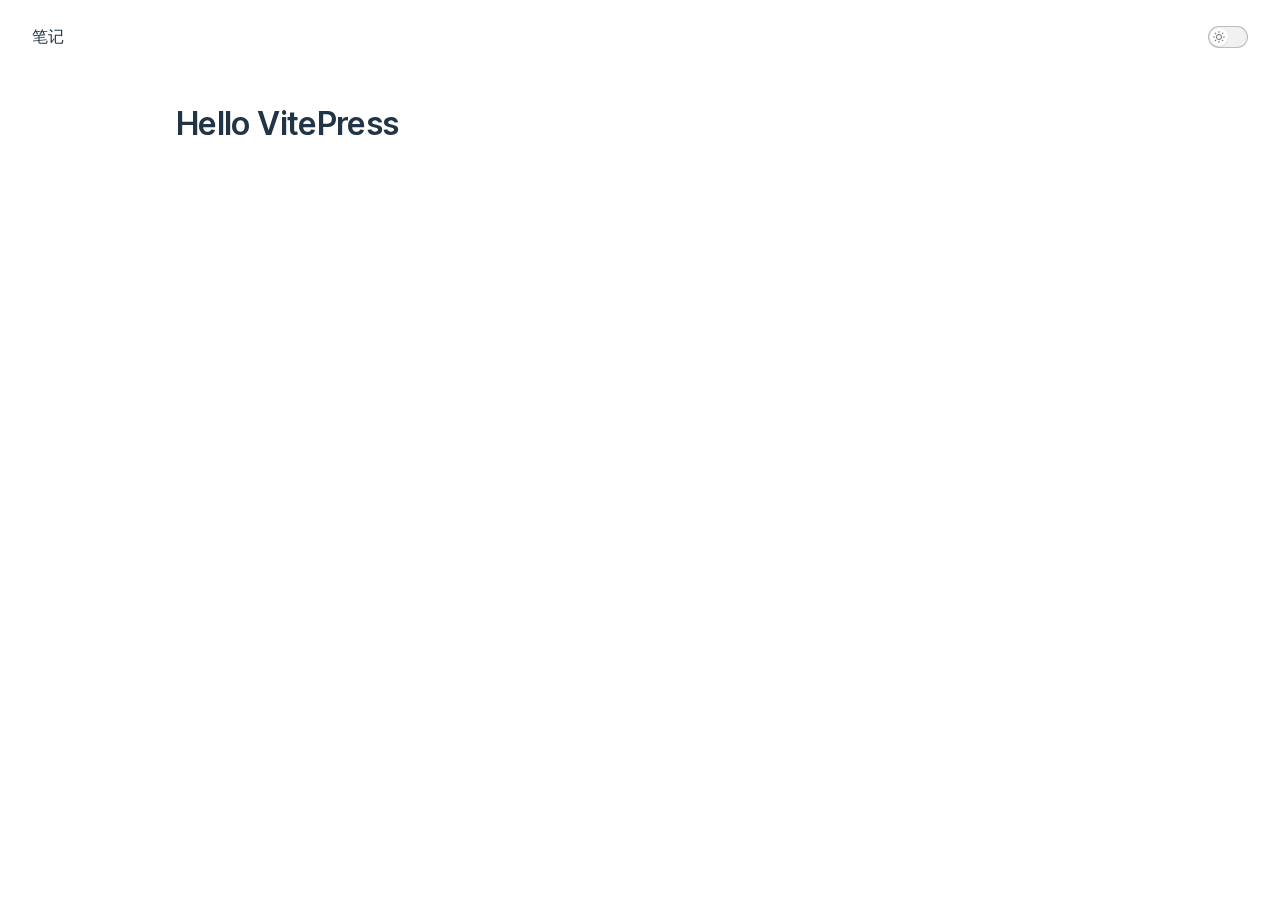
==== commit d5345793: "deploy" ====
--- a/index.html
+++ b/index.html
@@ -3,18 +3,18 @@
   <head>
     <meta charset="utf-8">
     <meta name="viewport" content="width=device-width,initial-scale=1">
-    <title>Hello VitePress | Hello VitePress</title>
+    <title>Hello VitePress | 笔记</title>
     <meta name="description" content="Just playing around.">
     <link rel="stylesheet" href="/assets/style.b049fdd1.css">
-    <link rel="modulepreload" href="/assets/app.f43a9b89.js">
-    <link rel="modulepreload" href="/assets/index.md.90891f03.lean.js">
+    <link rel="modulepreload" href="/assets/app.5992ae80.js">
+    <link rel="modulepreload" href="/assets/index.md.bc9ed335.lean.js">
     
     <script id="check-dark-light">(()=>{const e=localStorage.getItem("vitepress-theme-appearance")||"",a=window.matchMedia("(prefers-color-scheme: dark)").matches;(!e||e==="auto"?a:e==="dark")&&document.documentElement.classList.add("dark")})();</script>
   </head>
   <body>
-    <div id="app"><div class="Layout" data-v-147c9bf5><!--[--><!--]--><!--[--><span tabindex="-1" data-v-48778689></span><a href="#VPContent" class="VPSkipLink visually-hidden" data-v-48778689> Skip to content </a><!--]--><!----><header class="VPNav no-sidebar" data-v-147c9bf5 data-v-bd1c644d><div class="VPNavBar" data-v-bd1c644d data-v-77373524><div class="container" data-v-77373524><div class="VPNavBarTitle" data-v-77373524 data-v-f261b053><a class="title" href="/" data-v-f261b053><!--[--><!--]--><!----><!--[-->Hello VitePress<!--]--><!--[--><!--]--></a></div><div class="content" data-v-77373524><!--[--><!--]--><!----><!----><!----><div class="VPNavBarAppearance appearance" data-v-77373524 data-v-73fd9bf6><button class="VPSwitch VPSwitchAppearance" type="button" role="switch" aria-label="toggle dark mode" aria-checked="false" data-v-73fd9bf6 data-v-55c8601b data-v-394550e8><span class="check" data-v-394550e8><span class="icon" data-v-394550e8><!--[--><svg xmlns="http://www.w3.org/2000/svg" aria-hidden="true" focusable="false" viewbox="0 0 24 24" class="sun" data-v-55c8601b><path d="M12,18c-3.3,0-6-2.7-6-6s2.7-6,6-6s6,2.7,6,6S15.3,18,12,18zM12,8c-2.2,0-4,1.8-4,4c0,2.2,1.8,4,4,4c2.2,0,4-1.8,4-4C16,9.8,14.2,8,12,8z"></path><path d="M12,4c-0.6,0-1-0.4-1-1V1c0-0.6,0.4-1,1-1s1,0.4,1,1v2C13,3.6,12.6,4,12,4z"></path><path d="M12,24c-0.6,0-1-0.4-1-1v-2c0-0.6,0.4-1,1-1s1,0.4,1,1v2C13,23.6,12.6,24,12,24z"></path><path d="M5.6,6.6c-0.3,0-0.5-0.1-0.7-0.3L3.5,4.9c-0.4-0.4-0.4-1,0-1.4s1-0.4,1.4,0l1.4,1.4c0.4,0.4,0.4,1,0,1.4C6.2,6.5,5.9,6.6,5.6,6.6z"></path><path d="M19.8,20.8c-0.3,0-0.5-0.1-0.7-0.3l-1.4-1.4c-0.4-0.4-0.4-1,0-1.4s1-0.4,1.4,0l1.4,1.4c0.4,0.4,0.4,1,0,1.4C20.3,20.7,20,20.8,19.8,20.8z"></path><path d="M3,13H1c-0.6,0-1-0.4-1-1s0.4-1,1-1h2c0.6,0,1,0.4,1,1S3.6,13,3,13z"></path><path d="M23,13h-2c-0.6,0-1-0.4-1-1s0.4-1,1-1h2c0.6,0,1,0.4,1,1S23.6,13,23,13z"></path><path d="M4.2,20.8c-0.3,0-0.5-0.1-0.7-0.3c-0.4-0.4-0.4-1,0-1.4l1.4-1.4c0.4-0.4,1-0.4,1.4,0s0.4,1,0,1.4l-1.4,1.4C4.7,20.7,4.5,20.8,4.2,20.8z"></path><path d="M18.4,6.6c-0.3,0-0.5-0.1-0.7-0.3c-0.4-0.4-0.4-1,0-1.4l1.4-1.4c0.4-0.4,1-0.4,1.4,0s0.4,1,0,1.4l-1.4,1.4C18.9,6.5,18.6,6.6,18.4,6.6z"></path></svg><svg xmlns="http://www.w3.org/2000/svg" aria-hidden="true" focusable="false" viewbox="0 0 24 24" class="moon" data-v-55c8601b><path d="M12.1,22c-0.3,0-0.6,0-0.9,0c-5.5-0.5-9.5-5.4-9-10.9c0.4-4.8,4.2-8.6,9-9c0.4,0,0.8,0.2,1,0.5c0.2,0.3,0.2,0.8-0.1,1.1c-2,2.7-1.4,6.4,1.3,8.4c2.1,1.6,5,1.6,7.1,0c0.3-0.2,0.7-0.3,1.1-0.1c0.3,0.2,0.5,0.6,0.5,1c-0.2,2.7-1.5,5.1-3.6,6.8C16.6,21.2,14.4,22,12.1,22zM9.3,4.4c-2.9,1-5,3.6-5.2,6.8c-0.4,4.4,2.8,8.3,7.2,8.7c2.1,0.2,4.2-0.4,5.8-1.8c1.1-0.9,1.9-2.1,2.4-3.4c-2.5,0.9-5.3,0.5-7.5-1.1C9.2,11.4,8.1,7.7,9.3,4.4z"></path></svg><!--]--></span></span></button></div><!----><div class="VPFlyout VPNavBarExtra extra" data-v-77373524 data-v-012a9d13 data-v-ba479d9a><button type="button" class="button" aria-haspopup="true" aria-expanded="false" aria-label="extra navigation" data-v-ba479d9a><svg xmlns="http://www.w3.org/2000/svg" aria-hidden="true" focusable="false" viewbox="0 0 24 24" class="icon" data-v-ba479d9a><circle cx="12" cy="12" r="2"></circle><circle cx="19" cy="12" r="2"></circle><circle cx="5" cy="12" r="2"></circle></svg></button><div class="menu" data-v-ba479d9a><div class="VPMenu" data-v-ba479d9a data-v-3bbca4f5><!----><!--[--><!--[--><!----><div class="group" data-v-012a9d13><div class="item appearance" data-v-012a9d13><p class="label" data-v-012a9d13>Appearance</p><div class="appearance-action" data-v-012a9d13><button class="VPSwitch VPSwitchAppearance" type="button" role="switch" aria-label="toggle dark mode" aria-checked="false" data-v-012a9d13 data-v-55c8601b data-v-394550e8><span class="check" data-v-394550e8><span class="icon" data-v-394550e8><!--[--><svg xmlns="http://www.w3.org/2000/svg" aria-hidden="true" focusable="false" viewbox="0 0 24 24" class="sun" data-v-55c8601b><path d="M12,18c-3.3,0-6-2.7-6-6s2.7-6,6-6s6,2.7,6,6S15.3,18,12,18zM12,8c-2.2,0-4,1.8-4,4c0,2.2,1.8,4,4,4c2.2,0,4-1.8,4-4C16,9.8,14.2,8,12,8z"></path><path d="M12,4c-0.6,0-1-0.4-1-1V1c0-0.6,0.4-1,1-1s1,0.4,1,1v2C13,3.6,12.6,4,12,4z"></path><path d="M12,24c-0.6,0-1-0.4-1-1v-2c0-0.6,0.4-1,1-1s1,0.4,1,1v2C13,23.6,12.6,24,12,24z"></path><path d="M5.6,6.6c-0.3,0-0.5-0.1-0.7-0.3L3.5,4.9c-0.4-0.4-0.4-1,0-1.4s1-0.4,1.4,0l1.4,1.4c0.4,0.4,0.4,1,0,1.4C6.2,6.5,5.9,6.6,5.6,6.6z"></path><path d="M19.8,20.8c-0.3,0-0.5-0.1-0.7-0.3l-1.4-1.4c-0.4-0.4-0.4-1,0-1.4s1-0.4,1.4,0l1.4,1.4c0.4,0.4,0.4,1,0,1.4C20.3,20.7,20,20.8,19.8,20.8z"></path><path d="M3,13H1c-0.6,0-1-0.4-1-1s0.4-1,1-1h2c0.6,0,1,0.4,1,1S3.6,13,3,13z"></path><path d="M23,13h-2c-0.6,0-1-0.4-1-1s0.4-1,1-1h2c0.6,0,1,0.4,1,1S23.6,13,23,13z"></path><path d="M4.2,20.8c-0.3,0-0.5-0.1-0.7-0.3c-0.4-0.4-0.4-1,0-1.4l1.4-1.4c0.4-0.4,1-0.4,1.4,0s0.4,1,0,1.4l-1.4,1.4C4.7,20.7,4.5,20.8,4.2,20.8z"></path><path d="M18.4,6.6c-0.3,0-0.5-0.1-0.7-0.3c-0.4-0.4-0.4-1,0-1.4l1.4-1.4c0.4-0.4,1-0.4,1.4,0s0.4,1,0,1.4l-1.4,1.4C18.9,6.5,18.6,6.6,18.4,6.6z"></path></svg><svg xmlns="http://www.w3.org/2000/svg" aria-hidden="true" focusable="false" viewbox="0 0 24 24" class="moon" data-v-55c8601b><path d="M12.1,22c-0.3,0-0.6,0-0.9,0c-5.5-0.5-9.5-5.4-9-10.9c0.4-4.8,4.2-8.6,9-9c0.4,0,0.8,0.2,1,0.5c0.2,0.3,0.2,0.8-0.1,1.1c-2,2.7-1.4,6.4,1.3,8.4c2.1,1.6,5,1.6,7.1,0c0.3-0.2,0.7-0.3,1.1-0.1c0.3,0.2,0.5,0.6,0.5,1c-0.2,2.7-1.5,5.1-3.6,6.8C16.6,21.2,14.4,22,12.1,22zM9.3,4.4c-2.9,1-5,3.6-5.2,6.8c-0.4,4.4,2.8,8.3,7.2,8.7c2.1,0.2,4.2-0.4,5.8-1.8c1.1-0.9,1.9-2.1,2.4-3.4c-2.5,0.9-5.3,0.5-7.5-1.1C9.2,11.4,8.1,7.7,9.3,4.4z"></path></svg><!--]--></span></span></button></div></div></div><!----><!--]--><!--]--></div></div></div><!--[--><!--]--><button type="button" class="VPNavBarHamburger hamburger" aria-label="mobile navigation" aria-expanded="false" aria-controls="VPNavScreen" data-v-77373524 data-v-36b90498><span class="container" data-v-36b90498><span class="top" data-v-36b90498></span><span class="middle" data-v-36b90498></span><span class="bottom" data-v-36b90498></span></span></button></div></div></div><!----></header><!----><!----><div class="VPContent" id="VPContent" data-v-147c9bf5 data-v-c7f1eba6><div class="VPDoc has-aside" data-v-c7f1eba6 data-v-ce6421e6><div class="container" data-v-ce6421e6><div class="aside" data-v-ce6421e6><div class="aside-curtain" data-v-ce6421e6></div><div class="aside-container" data-v-ce6421e6><div class="aside-content" data-v-ce6421e6><div class="VPDocAside" data-v-ce6421e6 data-v-542b8350><!--[--><!--]--><!--[--><!--]--><div class="VPDocAsideOutline" data-v-542b8350 data-v-2e3d397d><div class="content" data-v-2e3d397d><div class="outline-marker" data-v-2e3d397d></div><div class="outline-title" data-v-2e3d397d>On this page</div><nav aria-labelledby="doc-outline-aria-label" data-v-2e3d397d><span class="visually-hidden" id="doc-outline-aria-label" data-v-2e3d397d> Table of Contents for current page </span><ul class="root" data-v-2e3d397d data-v-bf982247><!--[--><!--]--></ul></nav></div></div><!--[--><!--]--><div class="spacer" data-v-542b8350></div><!--[--><!--]--><!----><!--[--><!--]--><!--[--><!--]--></div></div></div></div><div class="content" data-v-ce6421e6><div class="content-container" data-v-ce6421e6><!--[--><!--]--><main class="main" data-v-ce6421e6><div style="position:relative;" class="vp-doc _index" data-v-ce6421e6><div><h1 id="hello-vitepress" tabindex="-1">Hello VitePress <a class="header-anchor" href="#hello-vitepress" aria-hidden="true">#</a></h1></div></div></main><!--[--><!--]--><!----><!--[--><!--]--></div></div></div></div></div><!----><!--[--><!--]--></div></div>
-    <script>__VP_HASH_MAP__ = JSON.parse("{\"index.md\":\"90891f03\"}")</script>
-    <script type="module" async src="/assets/app.f43a9b89.js"></script>
+    <div id="app"><div class="Layout" data-v-147c9bf5><!--[--><!--]--><!--[--><span tabindex="-1" data-v-48778689></span><a href="#VPContent" class="VPSkipLink visually-hidden" data-v-48778689> Skip to content </a><!--]--><!----><header class="VPNav no-sidebar" data-v-147c9bf5 data-v-bd1c644d><div class="VPNavBar" data-v-bd1c644d data-v-77373524><div class="container" data-v-77373524><div class="VPNavBarTitle" data-v-77373524 data-v-f261b053><a class="title" href="/" data-v-f261b053><!--[--><!--]--><!----><!--[-->笔记<!--]--><!--[--><!--]--></a></div><div class="content" data-v-77373524><!--[--><!--]--><!----><!----><!----><div class="VPNavBarAppearance appearance" data-v-77373524 data-v-73fd9bf6><button class="VPSwitch VPSwitchAppearance" type="button" role="switch" aria-label="toggle dark mode" aria-checked="false" data-v-73fd9bf6 data-v-55c8601b data-v-394550e8><span class="check" data-v-394550e8><span class="icon" data-v-394550e8><!--[--><svg xmlns="http://www.w3.org/2000/svg" aria-hidden="true" focusable="false" viewbox="0 0 24 24" class="sun" data-v-55c8601b><path d="M12,18c-3.3,0-6-2.7-6-6s2.7-6,6-6s6,2.7,6,6S15.3,18,12,18zM12,8c-2.2,0-4,1.8-4,4c0,2.2,1.8,4,4,4c2.2,0,4-1.8,4-4C16,9.8,14.2,8,12,8z"></path><path d="M12,4c-0.6,0-1-0.4-1-1V1c0-0.6,0.4-1,1-1s1,0.4,1,1v2C13,3.6,12.6,4,12,4z"></path><path d="M12,24c-0.6,0-1-0.4-1-1v-2c0-0.6,0.4-1,1-1s1,0.4,1,1v2C13,23.6,12.6,24,12,24z"></path><path d="M5.6,6.6c-0.3,0-0.5-0.1-0.7-0.3L3.5,4.9c-0.4-0.4-0.4-1,0-1.4s1-0.4,1.4,0l1.4,1.4c0.4,0.4,0.4,1,0,1.4C6.2,6.5,5.9,6.6,5.6,6.6z"></path><path d="M19.8,20.8c-0.3,0-0.5-0.1-0.7-0.3l-1.4-1.4c-0.4-0.4-0.4-1,0-1.4s1-0.4,1.4,0l1.4,1.4c0.4,0.4,0.4,1,0,1.4C20.3,20.7,20,20.8,19.8,20.8z"></path><path d="M3,13H1c-0.6,0-1-0.4-1-1s0.4-1,1-1h2c0.6,0,1,0.4,1,1S3.6,13,3,13z"></path><path d="M23,13h-2c-0.6,0-1-0.4-1-1s0.4-1,1-1h2c0.6,0,1,0.4,1,1S23.6,13,23,13z"></path><path d="M4.2,20.8c-0.3,0-0.5-0.1-0.7-0.3c-0.4-0.4-0.4-1,0-1.4l1.4-1.4c0.4-0.4,1-0.4,1.4,0s0.4,1,0,1.4l-1.4,1.4C4.7,20.7,4.5,20.8,4.2,20.8z"></path><path d="M18.4,6.6c-0.3,0-0.5-0.1-0.7-0.3c-0.4-0.4-0.4-1,0-1.4l1.4-1.4c0.4-0.4,1-0.4,1.4,0s0.4,1,0,1.4l-1.4,1.4C18.9,6.5,18.6,6.6,18.4,6.6z"></path></svg><svg xmlns="http://www.w3.org/2000/svg" aria-hidden="true" focusable="false" viewbox="0 0 24 24" class="moon" data-v-55c8601b><path d="M12.1,22c-0.3,0-0.6,0-0.9,0c-5.5-0.5-9.5-5.4-9-10.9c0.4-4.8,4.2-8.6,9-9c0.4,0,0.8,0.2,1,0.5c0.2,0.3,0.2,0.8-0.1,1.1c-2,2.7-1.4,6.4,1.3,8.4c2.1,1.6,5,1.6,7.1,0c0.3-0.2,0.7-0.3,1.1-0.1c0.3,0.2,0.5,0.6,0.5,1c-0.2,2.7-1.5,5.1-3.6,6.8C16.6,21.2,14.4,22,12.1,22zM9.3,4.4c-2.9,1-5,3.6-5.2,6.8c-0.4,4.4,2.8,8.3,7.2,8.7c2.1,0.2,4.2-0.4,5.8-1.8c1.1-0.9,1.9-2.1,2.4-3.4c-2.5,0.9-5.3,0.5-7.5-1.1C9.2,11.4,8.1,7.7,9.3,4.4z"></path></svg><!--]--></span></span></button></div><!----><div class="VPFlyout VPNavBarExtra extra" data-v-77373524 data-v-012a9d13 data-v-ba479d9a><button type="button" class="button" aria-haspopup="true" aria-expanded="false" aria-label="extra navigation" data-v-ba479d9a><svg xmlns="http://www.w3.org/2000/svg" aria-hidden="true" focusable="false" viewbox="0 0 24 24" class="icon" data-v-ba479d9a><circle cx="12" cy="12" r="2"></circle><circle cx="19" cy="12" r="2"></circle><circle cx="5" cy="12" r="2"></circle></svg></button><div class="menu" data-v-ba479d9a><div class="VPMenu" data-v-ba479d9a data-v-3bbca4f5><!----><!--[--><!--[--><!----><div class="group" data-v-012a9d13><div class="item appearance" data-v-012a9d13><p class="label" data-v-012a9d13>Appearance</p><div class="appearance-action" data-v-012a9d13><button class="VPSwitch VPSwitchAppearance" type="button" role="switch" aria-label="toggle dark mode" aria-checked="false" data-v-012a9d13 data-v-55c8601b data-v-394550e8><span class="check" data-v-394550e8><span class="icon" data-v-394550e8><!--[--><svg xmlns="http://www.w3.org/2000/svg" aria-hidden="true" focusable="false" viewbox="0 0 24 24" class="sun" data-v-55c8601b><path d="M12,18c-3.3,0-6-2.7-6-6s2.7-6,6-6s6,2.7,6,6S15.3,18,12,18zM12,8c-2.2,0-4,1.8-4,4c0,2.2,1.8,4,4,4c2.2,0,4-1.8,4-4C16,9.8,14.2,8,12,8z"></path><path d="M12,4c-0.6,0-1-0.4-1-1V1c0-0.6,0.4-1,1-1s1,0.4,1,1v2C13,3.6,12.6,4,12,4z"></path><path d="M12,24c-0.6,0-1-0.4-1-1v-2c0-0.6,0.4-1,1-1s1,0.4,1,1v2C13,23.6,12.6,24,12,24z"></path><path d="M5.6,6.6c-0.3,0-0.5-0.1-0.7-0.3L3.5,4.9c-0.4-0.4-0.4-1,0-1.4s1-0.4,1.4,0l1.4,1.4c0.4,0.4,0.4,1,0,1.4C6.2,6.5,5.9,6.6,5.6,6.6z"></path><path d="M19.8,20.8c-0.3,0-0.5-0.1-0.7-0.3l-1.4-1.4c-0.4-0.4-0.4-1,0-1.4s1-0.4,1.4,0l1.4,1.4c0.4,0.4,0.4,1,0,1.4C20.3,20.7,20,20.8,19.8,20.8z"></path><path d="M3,13H1c-0.6,0-1-0.4-1-1s0.4-1,1-1h2c0.6,0,1,0.4,1,1S3.6,13,3,13z"></path><path d="M23,13h-2c-0.6,0-1-0.4-1-1s0.4-1,1-1h2c0.6,0,1,0.4,1,1S23.6,13,23,13z"></path><path d="M4.2,20.8c-0.3,0-0.5-0.1-0.7-0.3c-0.4-0.4-0.4-1,0-1.4l1.4-1.4c0.4-0.4,1-0.4,1.4,0s0.4,1,0,1.4l-1.4,1.4C4.7,20.7,4.5,20.8,4.2,20.8z"></path><path d="M18.4,6.6c-0.3,0-0.5-0.1-0.7-0.3c-0.4-0.4-0.4-1,0-1.4l1.4-1.4c0.4-0.4,1-0.4,1.4,0s0.4,1,0,1.4l-1.4,1.4C18.9,6.5,18.6,6.6,18.4,6.6z"></path></svg><svg xmlns="http://www.w3.org/2000/svg" aria-hidden="true" focusable="false" viewbox="0 0 24 24" class="moon" data-v-55c8601b><path d="M12.1,22c-0.3,0-0.6,0-0.9,0c-5.5-0.5-9.5-5.4-9-10.9c0.4-4.8,4.2-8.6,9-9c0.4,0,0.8,0.2,1,0.5c0.2,0.3,0.2,0.8-0.1,1.1c-2,2.7-1.4,6.4,1.3,8.4c2.1,1.6,5,1.6,7.1,0c0.3-0.2,0.7-0.3,1.1-0.1c0.3,0.2,0.5,0.6,0.5,1c-0.2,2.7-1.5,5.1-3.6,6.8C16.6,21.2,14.4,22,12.1,22zM9.3,4.4c-2.9,1-5,3.6-5.2,6.8c-0.4,4.4,2.8,8.3,7.2,8.7c2.1,0.2,4.2-0.4,5.8-1.8c1.1-0.9,1.9-2.1,2.4-3.4c-2.5,0.9-5.3,0.5-7.5-1.1C9.2,11.4,8.1,7.7,9.3,4.4z"></path></svg><!--]--></span></span></button></div></div></div><!----><!--]--><!--]--></div></div></div><!--[--><!--]--><button type="button" class="VPNavBarHamburger hamburger" aria-label="mobile navigation" aria-expanded="false" aria-controls="VPNavScreen" data-v-77373524 data-v-36b90498><span class="container" data-v-36b90498><span class="top" data-v-36b90498></span><span class="middle" data-v-36b90498></span><span class="bottom" data-v-36b90498></span></span></button></div></div></div><!----></header><!----><!----><div class="VPContent" id="VPContent" data-v-147c9bf5 data-v-c7f1eba6><div class="VPDoc has-aside" data-v-c7f1eba6 data-v-ce6421e6><div class="container" data-v-ce6421e6><div class="aside" data-v-ce6421e6><div class="aside-curtain" data-v-ce6421e6></div><div class="aside-container" data-v-ce6421e6><div class="aside-content" data-v-ce6421e6><div class="VPDocAside" data-v-ce6421e6 data-v-542b8350><!--[--><!--]--><!--[--><!--]--><div class="VPDocAsideOutline" data-v-542b8350 data-v-2e3d397d><div class="content" data-v-2e3d397d><div class="outline-marker" data-v-2e3d397d></div><div class="outline-title" data-v-2e3d397d>On this page</div><nav aria-labelledby="doc-outline-aria-label" data-v-2e3d397d><span class="visually-hidden" id="doc-outline-aria-label" data-v-2e3d397d> Table of Contents for current page </span><ul class="root" data-v-2e3d397d data-v-bf982247><!--[--><!--]--></ul></nav></div></div><!--[--><!--]--><div class="spacer" data-v-542b8350></div><!--[--><!--]--><!----><!--[--><!--]--><!--[--><!--]--></div></div></div></div><div class="content" data-v-ce6421e6><div class="content-container" data-v-ce6421e6><!--[--><!--]--><main class="main" data-v-ce6421e6><div style="position:relative;" class="vp-doc _index" data-v-ce6421e6><div><h1 id="hello-vitepress" tabindex="-1">Hello VitePress <a class="header-anchor" href="#hello-vitepress" aria-hidden="true">#</a></h1></div></div></main><!--[--><!--]--><!----><!--[--><!--]--></div></div></div></div></div><!----><!--[--><!--]--></div></div>
+    <script>__VP_HASH_MAP__ = JSON.parse("{\"index.md\":\"bc9ed335\"}")</script>
+    <script type="module" async src="/assets/app.5992ae80.js"></script>
     
   </body>
 </html>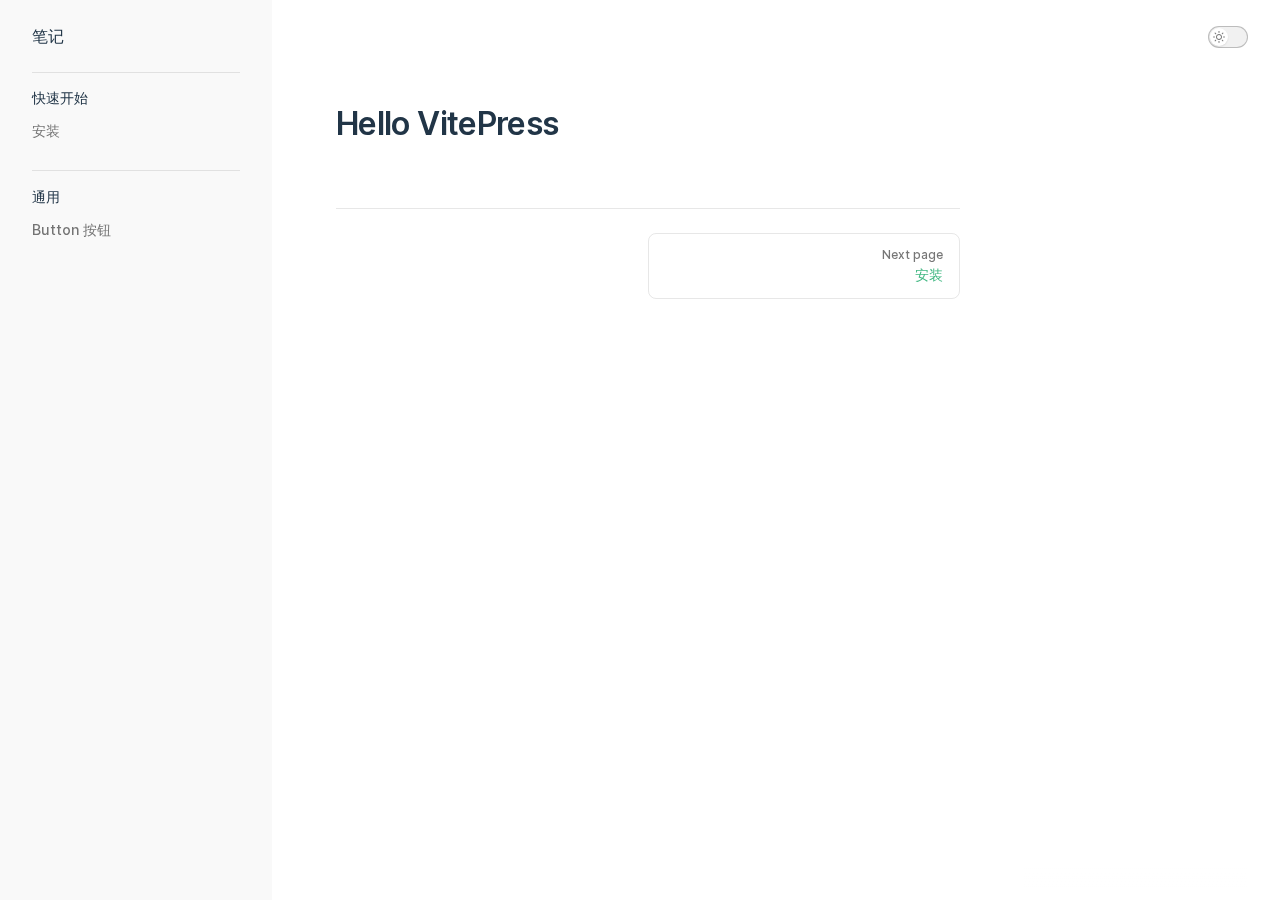
==== commit 90e9695f: "deploy" ====
--- a/index.html
+++ b/index.html
@@ -6,15 +6,15 @@
     <title>Hello VitePress | 笔记</title>
     <meta name="description" content="Just playing around.">
     <link rel="stylesheet" href="/assets/style.b049fdd1.css">
-    <link rel="modulepreload" href="/assets/app.5992ae80.js">
-    <link rel="modulepreload" href="/assets/index.md.bc9ed335.lean.js">
+    <link rel="modulepreload" href="/assets/app.f724f46c.js">
+    <link rel="modulepreload" href="/assets/index.md.cdc3122e.lean.js">
     
     <script id="check-dark-light">(()=>{const e=localStorage.getItem("vitepress-theme-appearance")||"",a=window.matchMedia("(prefers-color-scheme: dark)").matches;(!e||e==="auto"?a:e==="dark")&&document.documentElement.classList.add("dark")})();</script>
   </head>
   <body>
-    <div id="app"><div class="Layout" data-v-147c9bf5><!--[--><!--]--><!--[--><span tabindex="-1" data-v-48778689></span><a href="#VPContent" class="VPSkipLink visually-hidden" data-v-48778689> Skip to content </a><!--]--><!----><header class="VPNav no-sidebar" data-v-147c9bf5 data-v-bd1c644d><div class="VPNavBar" data-v-bd1c644d data-v-77373524><div class="container" data-v-77373524><div class="VPNavBarTitle" data-v-77373524 data-v-f261b053><a class="title" href="/" data-v-f261b053><!--[--><!--]--><!----><!--[-->笔记<!--]--><!--[--><!--]--></a></div><div class="content" data-v-77373524><!--[--><!--]--><!----><!----><!----><div class="VPNavBarAppearance appearance" data-v-77373524 data-v-73fd9bf6><button class="VPSwitch VPSwitchAppearance" type="button" role="switch" aria-label="toggle dark mode" aria-checked="false" data-v-73fd9bf6 data-v-55c8601b data-v-394550e8><span class="check" data-v-394550e8><span class="icon" data-v-394550e8><!--[--><svg xmlns="http://www.w3.org/2000/svg" aria-hidden="true" focusable="false" viewbox="0 0 24 24" class="sun" data-v-55c8601b><path d="M12,18c-3.3,0-6-2.7-6-6s2.7-6,6-6s6,2.7,6,6S15.3,18,12,18zM12,8c-2.2,0-4,1.8-4,4c0,2.2,1.8,4,4,4c2.2,0,4-1.8,4-4C16,9.8,14.2,8,12,8z"></path><path d="M12,4c-0.6,0-1-0.4-1-1V1c0-0.6,0.4-1,1-1s1,0.4,1,1v2C13,3.6,12.6,4,12,4z"></path><path d="M12,24c-0.6,0-1-0.4-1-1v-2c0-0.6,0.4-1,1-1s1,0.4,1,1v2C13,23.6,12.6,24,12,24z"></path><path d="M5.6,6.6c-0.3,0-0.5-0.1-0.7-0.3L3.5,4.9c-0.4-0.4-0.4-1,0-1.4s1-0.4,1.4,0l1.4,1.4c0.4,0.4,0.4,1,0,1.4C6.2,6.5,5.9,6.6,5.6,6.6z"></path><path d="M19.8,20.8c-0.3,0-0.5-0.1-0.7-0.3l-1.4-1.4c-0.4-0.4-0.4-1,0-1.4s1-0.4,1.4,0l1.4,1.4c0.4,0.4,0.4,1,0,1.4C20.3,20.7,20,20.8,19.8,20.8z"></path><path d="M3,13H1c-0.6,0-1-0.4-1-1s0.4-1,1-1h2c0.6,0,1,0.4,1,1S3.6,13,3,13z"></path><path d="M23,13h-2c-0.6,0-1-0.4-1-1s0.4-1,1-1h2c0.6,0,1,0.4,1,1S23.6,13,23,13z"></path><path d="M4.2,20.8c-0.3,0-0.5-0.1-0.7-0.3c-0.4-0.4-0.4-1,0-1.4l1.4-1.4c0.4-0.4,1-0.4,1.4,0s0.4,1,0,1.4l-1.4,1.4C4.7,20.7,4.5,20.8,4.2,20.8z"></path><path d="M18.4,6.6c-0.3,0-0.5-0.1-0.7-0.3c-0.4-0.4-0.4-1,0-1.4l1.4-1.4c0.4-0.4,1-0.4,1.4,0s0.4,1,0,1.4l-1.4,1.4C18.9,6.5,18.6,6.6,18.4,6.6z"></path></svg><svg xmlns="http://www.w3.org/2000/svg" aria-hidden="true" focusable="false" viewbox="0 0 24 24" class="moon" data-v-55c8601b><path d="M12.1,22c-0.3,0-0.6,0-0.9,0c-5.5-0.5-9.5-5.4-9-10.9c0.4-4.8,4.2-8.6,9-9c0.4,0,0.8,0.2,1,0.5c0.2,0.3,0.2,0.8-0.1,1.1c-2,2.7-1.4,6.4,1.3,8.4c2.1,1.6,5,1.6,7.1,0c0.3-0.2,0.7-0.3,1.1-0.1c0.3,0.2,0.5,0.6,0.5,1c-0.2,2.7-1.5,5.1-3.6,6.8C16.6,21.2,14.4,22,12.1,22zM9.3,4.4c-2.9,1-5,3.6-5.2,6.8c-0.4,4.4,2.8,8.3,7.2,8.7c2.1,0.2,4.2-0.4,5.8-1.8c1.1-0.9,1.9-2.1,2.4-3.4c-2.5,0.9-5.3,0.5-7.5-1.1C9.2,11.4,8.1,7.7,9.3,4.4z"></path></svg><!--]--></span></span></button></div><!----><div class="VPFlyout VPNavBarExtra extra" data-v-77373524 data-v-012a9d13 data-v-ba479d9a><button type="button" class="button" aria-haspopup="true" aria-expanded="false" aria-label="extra navigation" data-v-ba479d9a><svg xmlns="http://www.w3.org/2000/svg" aria-hidden="true" focusable="false" viewbox="0 0 24 24" class="icon" data-v-ba479d9a><circle cx="12" cy="12" r="2"></circle><circle cx="19" cy="12" r="2"></circle><circle cx="5" cy="12" r="2"></circle></svg></button><div class="menu" data-v-ba479d9a><div class="VPMenu" data-v-ba479d9a data-v-3bbca4f5><!----><!--[--><!--[--><!----><div class="group" data-v-012a9d13><div class="item appearance" data-v-012a9d13><p class="label" data-v-012a9d13>Appearance</p><div class="appearance-action" data-v-012a9d13><button class="VPSwitch VPSwitchAppearance" type="button" role="switch" aria-label="toggle dark mode" aria-checked="false" data-v-012a9d13 data-v-55c8601b data-v-394550e8><span class="check" data-v-394550e8><span class="icon" data-v-394550e8><!--[--><svg xmlns="http://www.w3.org/2000/svg" aria-hidden="true" focusable="false" viewbox="0 0 24 24" class="sun" data-v-55c8601b><path d="M12,18c-3.3,0-6-2.7-6-6s2.7-6,6-6s6,2.7,6,6S15.3,18,12,18zM12,8c-2.2,0-4,1.8-4,4c0,2.2,1.8,4,4,4c2.2,0,4-1.8,4-4C16,9.8,14.2,8,12,8z"></path><path d="M12,4c-0.6,0-1-0.4-1-1V1c0-0.6,0.4-1,1-1s1,0.4,1,1v2C13,3.6,12.6,4,12,4z"></path><path d="M12,24c-0.6,0-1-0.4-1-1v-2c0-0.6,0.4-1,1-1s1,0.4,1,1v2C13,23.6,12.6,24,12,24z"></path><path d="M5.6,6.6c-0.3,0-0.5-0.1-0.7-0.3L3.5,4.9c-0.4-0.4-0.4-1,0-1.4s1-0.4,1.4,0l1.4,1.4c0.4,0.4,0.4,1,0,1.4C6.2,6.5,5.9,6.6,5.6,6.6z"></path><path d="M19.8,20.8c-0.3,0-0.5-0.1-0.7-0.3l-1.4-1.4c-0.4-0.4-0.4-1,0-1.4s1-0.4,1.4,0l1.4,1.4c0.4,0.4,0.4,1,0,1.4C20.3,20.7,20,20.8,19.8,20.8z"></path><path d="M3,13H1c-0.6,0-1-0.4-1-1s0.4-1,1-1h2c0.6,0,1,0.4,1,1S3.6,13,3,13z"></path><path d="M23,13h-2c-0.6,0-1-0.4-1-1s0.4-1,1-1h2c0.6,0,1,0.4,1,1S23.6,13,23,13z"></path><path d="M4.2,20.8c-0.3,0-0.5-0.1-0.7-0.3c-0.4-0.4-0.4-1,0-1.4l1.4-1.4c0.4-0.4,1-0.4,1.4,0s0.4,1,0,1.4l-1.4,1.4C4.7,20.7,4.5,20.8,4.2,20.8z"></path><path d="M18.4,6.6c-0.3,0-0.5-0.1-0.7-0.3c-0.4-0.4-0.4-1,0-1.4l1.4-1.4c0.4-0.4,1-0.4,1.4,0s0.4,1,0,1.4l-1.4,1.4C18.9,6.5,18.6,6.6,18.4,6.6z"></path></svg><svg xmlns="http://www.w3.org/2000/svg" aria-hidden="true" focusable="false" viewbox="0 0 24 24" class="moon" data-v-55c8601b><path d="M12.1,22c-0.3,0-0.6,0-0.9,0c-5.5-0.5-9.5-5.4-9-10.9c0.4-4.8,4.2-8.6,9-9c0.4,0,0.8,0.2,1,0.5c0.2,0.3,0.2,0.8-0.1,1.1c-2,2.7-1.4,6.4,1.3,8.4c2.1,1.6,5,1.6,7.1,0c0.3-0.2,0.7-0.3,1.1-0.1c0.3,0.2,0.5,0.6,0.5,1c-0.2,2.7-1.5,5.1-3.6,6.8C16.6,21.2,14.4,22,12.1,22zM9.3,4.4c-2.9,1-5,3.6-5.2,6.8c-0.4,4.4,2.8,8.3,7.2,8.7c2.1,0.2,4.2-0.4,5.8-1.8c1.1-0.9,1.9-2.1,2.4-3.4c-2.5,0.9-5.3,0.5-7.5-1.1C9.2,11.4,8.1,7.7,9.3,4.4z"></path></svg><!--]--></span></span></button></div></div></div><!----><!--]--><!--]--></div></div></div><!--[--><!--]--><button type="button" class="VPNavBarHamburger hamburger" aria-label="mobile navigation" aria-expanded="false" aria-controls="VPNavScreen" data-v-77373524 data-v-36b90498><span class="container" data-v-36b90498><span class="top" data-v-36b90498></span><span class="middle" data-v-36b90498></span><span class="bottom" data-v-36b90498></span></span></button></div></div></div><!----></header><!----><!----><div class="VPContent" id="VPContent" data-v-147c9bf5 data-v-c7f1eba6><div class="VPDoc has-aside" data-v-c7f1eba6 data-v-ce6421e6><div class="container" data-v-ce6421e6><div class="aside" data-v-ce6421e6><div class="aside-curtain" data-v-ce6421e6></div><div class="aside-container" data-v-ce6421e6><div class="aside-content" data-v-ce6421e6><div class="VPDocAside" data-v-ce6421e6 data-v-542b8350><!--[--><!--]--><!--[--><!--]--><div class="VPDocAsideOutline" data-v-542b8350 data-v-2e3d397d><div class="content" data-v-2e3d397d><div class="outline-marker" data-v-2e3d397d></div><div class="outline-title" data-v-2e3d397d>On this page</div><nav aria-labelledby="doc-outline-aria-label" data-v-2e3d397d><span class="visually-hidden" id="doc-outline-aria-label" data-v-2e3d397d> Table of Contents for current page </span><ul class="root" data-v-2e3d397d data-v-bf982247><!--[--><!--]--></ul></nav></div></div><!--[--><!--]--><div class="spacer" data-v-542b8350></div><!--[--><!--]--><!----><!--[--><!--]--><!--[--><!--]--></div></div></div></div><div class="content" data-v-ce6421e6><div class="content-container" data-v-ce6421e6><!--[--><!--]--><main class="main" data-v-ce6421e6><div style="position:relative;" class="vp-doc _index" data-v-ce6421e6><div><h1 id="hello-vitepress" tabindex="-1">Hello VitePress <a class="header-anchor" href="#hello-vitepress" aria-hidden="true">#</a></h1></div></div></main><!--[--><!--]--><!----><!--[--><!--]--></div></div></div></div></div><!----><!--[--><!--]--></div></div>
-    <script>__VP_HASH_MAP__ = JSON.parse("{\"index.md\":\"bc9ed335\"}")</script>
-    <script type="module" async src="/assets/app.5992ae80.js"></script>
+    <div id="app"><div class="Layout" data-v-147c9bf5><!--[--><!--]--><!--[--><span tabindex="-1" data-v-48778689></span><a href="#VPContent" class="VPSkipLink visually-hidden" data-v-48778689> Skip to content </a><!--]--><!----><header class="VPNav" data-v-147c9bf5 data-v-bd1c644d><div class="VPNavBar has-sidebar" data-v-bd1c644d data-v-77373524><div class="container" data-v-77373524><div class="VPNavBarTitle has-sidebar" data-v-77373524 data-v-f261b053><a class="title" href="/" data-v-f261b053><!--[--><!--]--><!----><!--[-->笔记<!--]--><!--[--><!--]--></a></div><div class="content" data-v-77373524><!--[--><!--]--><!----><!----><!----><div class="VPNavBarAppearance appearance" data-v-77373524 data-v-73fd9bf6><button class="VPSwitch VPSwitchAppearance" type="button" role="switch" aria-label="toggle dark mode" aria-checked="false" data-v-73fd9bf6 data-v-55c8601b data-v-394550e8><span class="check" data-v-394550e8><span class="icon" data-v-394550e8><!--[--><svg xmlns="http://www.w3.org/2000/svg" aria-hidden="true" focusable="false" viewbox="0 0 24 24" class="sun" data-v-55c8601b><path d="M12,18c-3.3,0-6-2.7-6-6s2.7-6,6-6s6,2.7,6,6S15.3,18,12,18zM12,8c-2.2,0-4,1.8-4,4c0,2.2,1.8,4,4,4c2.2,0,4-1.8,4-4C16,9.8,14.2,8,12,8z"></path><path d="M12,4c-0.6,0-1-0.4-1-1V1c0-0.6,0.4-1,1-1s1,0.4,1,1v2C13,3.6,12.6,4,12,4z"></path><path d="M12,24c-0.6,0-1-0.4-1-1v-2c0-0.6,0.4-1,1-1s1,0.4,1,1v2C13,23.6,12.6,24,12,24z"></path><path d="M5.6,6.6c-0.3,0-0.5-0.1-0.7-0.3L3.5,4.9c-0.4-0.4-0.4-1,0-1.4s1-0.4,1.4,0l1.4,1.4c0.4,0.4,0.4,1,0,1.4C6.2,6.5,5.9,6.6,5.6,6.6z"></path><path d="M19.8,20.8c-0.3,0-0.5-0.1-0.7-0.3l-1.4-1.4c-0.4-0.4-0.4-1,0-1.4s1-0.4,1.4,0l1.4,1.4c0.4,0.4,0.4,1,0,1.4C20.3,20.7,20,20.8,19.8,20.8z"></path><path d="M3,13H1c-0.6,0-1-0.4-1-1s0.4-1,1-1h2c0.6,0,1,0.4,1,1S3.6,13,3,13z"></path><path d="M23,13h-2c-0.6,0-1-0.4-1-1s0.4-1,1-1h2c0.6,0,1,0.4,1,1S23.6,13,23,13z"></path><path d="M4.2,20.8c-0.3,0-0.5-0.1-0.7-0.3c-0.4-0.4-0.4-1,0-1.4l1.4-1.4c0.4-0.4,1-0.4,1.4,0s0.4,1,0,1.4l-1.4,1.4C4.7,20.7,4.5,20.8,4.2,20.8z"></path><path d="M18.4,6.6c-0.3,0-0.5-0.1-0.7-0.3c-0.4-0.4-0.4-1,0-1.4l1.4-1.4c0.4-0.4,1-0.4,1.4,0s0.4,1,0,1.4l-1.4,1.4C18.9,6.5,18.6,6.6,18.4,6.6z"></path></svg><svg xmlns="http://www.w3.org/2000/svg" aria-hidden="true" focusable="false" viewbox="0 0 24 24" class="moon" data-v-55c8601b><path d="M12.1,22c-0.3,0-0.6,0-0.9,0c-5.5-0.5-9.5-5.4-9-10.9c0.4-4.8,4.2-8.6,9-9c0.4,0,0.8,0.2,1,0.5c0.2,0.3,0.2,0.8-0.1,1.1c-2,2.7-1.4,6.4,1.3,8.4c2.1,1.6,5,1.6,7.1,0c0.3-0.2,0.7-0.3,1.1-0.1c0.3,0.2,0.5,0.6,0.5,1c-0.2,2.7-1.5,5.1-3.6,6.8C16.6,21.2,14.4,22,12.1,22zM9.3,4.4c-2.9,1-5,3.6-5.2,6.8c-0.4,4.4,2.8,8.3,7.2,8.7c2.1,0.2,4.2-0.4,5.8-1.8c1.1-0.9,1.9-2.1,2.4-3.4c-2.5,0.9-5.3,0.5-7.5-1.1C9.2,11.4,8.1,7.7,9.3,4.4z"></path></svg><!--]--></span></span></button></div><!----><div class="VPFlyout VPNavBarExtra extra" data-v-77373524 data-v-012a9d13 data-v-ba479d9a><button type="button" class="button" aria-haspopup="true" aria-expanded="false" aria-label="extra navigation" data-v-ba479d9a><svg xmlns="http://www.w3.org/2000/svg" aria-hidden="true" focusable="false" viewbox="0 0 24 24" class="icon" data-v-ba479d9a><circle cx="12" cy="12" r="2"></circle><circle cx="19" cy="12" r="2"></circle><circle cx="5" cy="12" r="2"></circle></svg></button><div class="menu" data-v-ba479d9a><div class="VPMenu" data-v-ba479d9a data-v-3bbca4f5><!----><!--[--><!--[--><!----><div class="group" data-v-012a9d13><div class="item appearance" data-v-012a9d13><p class="label" data-v-012a9d13>Appearance</p><div class="appearance-action" data-v-012a9d13><button class="VPSwitch VPSwitchAppearance" type="button" role="switch" aria-label="toggle dark mode" aria-checked="false" data-v-012a9d13 data-v-55c8601b data-v-394550e8><span class="check" data-v-394550e8><span class="icon" data-v-394550e8><!--[--><svg xmlns="http://www.w3.org/2000/svg" aria-hidden="true" focusable="false" viewbox="0 0 24 24" class="sun" data-v-55c8601b><path d="M12,18c-3.3,0-6-2.7-6-6s2.7-6,6-6s6,2.7,6,6S15.3,18,12,18zM12,8c-2.2,0-4,1.8-4,4c0,2.2,1.8,4,4,4c2.2,0,4-1.8,4-4C16,9.8,14.2,8,12,8z"></path><path d="M12,4c-0.6,0-1-0.4-1-1V1c0-0.6,0.4-1,1-1s1,0.4,1,1v2C13,3.6,12.6,4,12,4z"></path><path d="M12,24c-0.6,0-1-0.4-1-1v-2c0-0.6,0.4-1,1-1s1,0.4,1,1v2C13,23.6,12.6,24,12,24z"></path><path d="M5.6,6.6c-0.3,0-0.5-0.1-0.7-0.3L3.5,4.9c-0.4-0.4-0.4-1,0-1.4s1-0.4,1.4,0l1.4,1.4c0.4,0.4,0.4,1,0,1.4C6.2,6.5,5.9,6.6,5.6,6.6z"></path><path d="M19.8,20.8c-0.3,0-0.5-0.1-0.7-0.3l-1.4-1.4c-0.4-0.4-0.4-1,0-1.4s1-0.4,1.4,0l1.4,1.4c0.4,0.4,0.4,1,0,1.4C20.3,20.7,20,20.8,19.8,20.8z"></path><path d="M3,13H1c-0.6,0-1-0.4-1-1s0.4-1,1-1h2c0.6,0,1,0.4,1,1S3.6,13,3,13z"></path><path d="M23,13h-2c-0.6,0-1-0.4-1-1s0.4-1,1-1h2c0.6,0,1,0.4,1,1S23.6,13,23,13z"></path><path d="M4.2,20.8c-0.3,0-0.5-0.1-0.7-0.3c-0.4-0.4-0.4-1,0-1.4l1.4-1.4c0.4-0.4,1-0.4,1.4,0s0.4,1,0,1.4l-1.4,1.4C4.7,20.7,4.5,20.8,4.2,20.8z"></path><path d="M18.4,6.6c-0.3,0-0.5-0.1-0.7-0.3c-0.4-0.4-0.4-1,0-1.4l1.4-1.4c0.4-0.4,1-0.4,1.4,0s0.4,1,0,1.4l-1.4,1.4C18.9,6.5,18.6,6.6,18.4,6.6z"></path></svg><svg xmlns="http://www.w3.org/2000/svg" aria-hidden="true" focusable="false" viewbox="0 0 24 24" class="moon" data-v-55c8601b><path d="M12.1,22c-0.3,0-0.6,0-0.9,0c-5.5-0.5-9.5-5.4-9-10.9c0.4-4.8,4.2-8.6,9-9c0.4,0,0.8,0.2,1,0.5c0.2,0.3,0.2,0.8-0.1,1.1c-2,2.7-1.4,6.4,1.3,8.4c2.1,1.6,5,1.6,7.1,0c0.3-0.2,0.7-0.3,1.1-0.1c0.3,0.2,0.5,0.6,0.5,1c-0.2,2.7-1.5,5.1-3.6,6.8C16.6,21.2,14.4,22,12.1,22zM9.3,4.4c-2.9,1-5,3.6-5.2,6.8c-0.4,4.4,2.8,8.3,7.2,8.7c2.1,0.2,4.2-0.4,5.8-1.8c1.1-0.9,1.9-2.1,2.4-3.4c-2.5,0.9-5.3,0.5-7.5-1.1C9.2,11.4,8.1,7.7,9.3,4.4z"></path></svg><!--]--></span></span></button></div></div></div><!----><!--]--><!--]--></div></div></div><!--[--><!--]--><button type="button" class="VPNavBarHamburger hamburger" aria-label="mobile navigation" aria-expanded="false" aria-controls="VPNavScreen" data-v-77373524 data-v-36b90498><span class="container" data-v-36b90498><span class="top" data-v-36b90498></span><span class="middle" data-v-36b90498></span><span class="bottom" data-v-36b90498></span></span></button></div></div></div><!----></header><div class="VPLocalNav" data-v-147c9bf5 data-v-a0bb4148><button class="menu" aria-expanded="false" aria-controls="VPSidebarNav" data-v-a0bb4148><svg xmlns="http://www.w3.org/2000/svg" aria-hidden="true" focusable="false" viewbox="0 0 24 24" class="menu-icon" data-v-a0bb4148><path d="M17,11H3c-0.6,0-1-0.4-1-1s0.4-1,1-1h14c0.6,0,1,0.4,1,1S17.6,11,17,11z"></path><path d="M21,7H3C2.4,7,2,6.6,2,6s0.4-1,1-1h18c0.6,0,1,0.4,1,1S21.6,7,21,7z"></path><path d="M21,15H3c-0.6,0-1-0.4-1-1s0.4-1,1-1h18c0.6,0,1,0.4,1,1S21.6,15,21,15z"></path><path d="M17,19H3c-0.6,0-1-0.4-1-1s0.4-1,1-1h14c0.6,0,1,0.4,1,1S17.6,19,17,19z"></path></svg><span class="menu-text" data-v-a0bb4148>Menu</span></button><a class="top-link" href="#" data-v-a0bb4148> Return to top </a></div><aside class="VPSidebar" data-v-147c9bf5 data-v-2778d11d><nav class="nav" id="VPSidebarNav" aria-labelledby="sidebar-aria-label" tabindex="-1" data-v-2778d11d><span class="visually-hidden" id="sidebar-aria-label" data-v-2778d11d> Sidebar Navigation </span><!--[--><div class="group" data-v-2778d11d><section class="VPSidebarGroup" data-v-2778d11d data-v-ec81da86><div class="title" data-v-ec81da86><h2 class="title-text" data-v-ec81da86>快速开始</h2><div class="action" data-v-ec81da86><svg xmlns="http://www.w3.org/2000/svg" xmlns:xlink="http://www.w3.org/1999/xlink" viewbox="0 0 24 24" class="icon minus" data-v-ec81da86><path d="M19,2H5C3.3,2,2,3.3,2,5v14c0,1.7,1.3,3,3,3h14c1.7,0,3-1.3,3-3V5C22,3.3,20.7,2,19,2zM20,19c0,0.6-0.4,1-1,1H5c-0.6,0-1-0.4-1-1V5c0-0.6,0.4-1,1-1h14c0.6,0,1,0.4,1,1V19z"></path><path d="M16,11H8c-0.6,0-1,0.4-1,1s0.4,1,1,1h8c0.6,0,1-0.4,1-1S16.6,11,16,11z"></path></svg><svg version="1.1" xmlns="http://www.w3.org/2000/svg" viewbox="0 0 24 24" class="icon plus" data-v-ec81da86><path d="M19,2H5C3.3,2,2,3.3,2,5v14c0,1.7,1.3,3,3,3h14c1.7,0,3-1.3,3-3V5C22,3.3,20.7,2,19,2z M20,19c0,0.6-0.4,1-1,1H5c-0.6,0-1-0.4-1-1V5c0-0.6,0.4-1,1-1h14c0.6,0,1,0.4,1,1V19z"></path><path d="M16,11h-3V8c0-0.6-0.4-1-1-1s-1,0.4-1,1v3H8c-0.6,0-1,0.4-1,1s0.4,1,1,1h3v3c0,0.6,0.4,1,1,1s1-0.4,1-1v-3h3c0.6,0,1-0.4,1-1S16.6,11,16,11z"></path></svg></div></div><div class="items" data-v-ec81da86><!--[--><!--[--><a class="VPLink link link" href="/guide/install.html" style="padding-left:0px;" data-v-9add8b0e data-v-db877bf5><!--[--><span class="link-text" data-v-9add8b0e>安装</span><!--]--><!----></a><!----><!--]--><!--]--></div></section></div><div class="group" data-v-2778d11d><section class="VPSidebarGroup" data-v-2778d11d data-v-ec81da86><div class="title" data-v-ec81da86><h2 class="title-text" data-v-ec81da86>通用</h2><div class="action" data-v-ec81da86><svg xmlns="http://www.w3.org/2000/svg" xmlns:xlink="http://www.w3.org/1999/xlink" viewbox="0 0 24 24" class="icon minus" data-v-ec81da86><path d="M19,2H5C3.3,2,2,3.3,2,5v14c0,1.7,1.3,3,3,3h14c1.7,0,3-1.3,3-3V5C22,3.3,20.7,2,19,2zM20,19c0,0.6-0.4,1-1,1H5c-0.6,0-1-0.4-1-1V5c0-0.6,0.4-1,1-1h14c0.6,0,1,0.4,1,1V19z"></path><path d="M16,11H8c-0.6,0-1,0.4-1,1s0.4,1,1,1h8c0.6,0,1-0.4,1-1S16.6,11,16,11z"></path></svg><svg version="1.1" xmlns="http://www.w3.org/2000/svg" viewbox="0 0 24 24" class="icon plus" data-v-ec81da86><path d="M19,2H5C3.3,2,2,3.3,2,5v14c0,1.7,1.3,3,3,3h14c1.7,0,3-1.3,3-3V5C22,3.3,20.7,2,19,2z M20,19c0,0.6-0.4,1-1,1H5c-0.6,0-1-0.4-1-1V5c0-0.6,0.4-1,1-1h14c0.6,0,1,0.4,1,1V19z"></path><path d="M16,11h-3V8c0-0.6-0.4-1-1-1s-1,0.4-1,1v3H8c-0.6,0-1,0.4-1,1s0.4,1,1,1h3v3c0,0.6,0.4,1,1,1s1-0.4,1-1v-3h3c0.6,0,1-0.4,1-1S16.6,11,16,11z"></path></svg></div></div><div class="items" data-v-ec81da86><!--[--><!--[--><a class="VPLink link link" href="/web/component/button/" style="padding-left:0px;" data-v-9add8b0e data-v-db877bf5><!--[--><span class="link-text" data-v-9add8b0e>Button 按钮</span><!--]--><!----></a><!----><!--]--><!--]--></div></section></div><!--]--></nav></aside><div class="VPContent has-sidebar" id="VPContent" data-v-147c9bf5 data-v-c7f1eba6><div class="VPDoc has-sidebar has-aside" data-v-c7f1eba6 data-v-ce6421e6><div class="container" data-v-ce6421e6><div class="aside" data-v-ce6421e6><div class="aside-curtain" data-v-ce6421e6></div><div class="aside-container" data-v-ce6421e6><div class="aside-content" data-v-ce6421e6><div class="VPDocAside" data-v-ce6421e6 data-v-542b8350><!--[--><!--]--><!--[--><!--]--><div class="VPDocAsideOutline" data-v-542b8350 data-v-2e3d397d><div class="content" data-v-2e3d397d><div class="outline-marker" data-v-2e3d397d></div><div class="outline-title" data-v-2e3d397d>On this page</div><nav aria-labelledby="doc-outline-aria-label" data-v-2e3d397d><span class="visually-hidden" id="doc-outline-aria-label" data-v-2e3d397d> Table of Contents for current page </span><ul class="root" data-v-2e3d397d data-v-bf982247><!--[--><!--]--></ul></nav></div></div><!--[--><!--]--><div class="spacer" data-v-542b8350></div><!--[--><!--]--><!----><!--[--><!--]--><!--[--><!--]--></div></div></div></div><div class="content" data-v-ce6421e6><div class="content-container" data-v-ce6421e6><!--[--><!--]--><main class="main" data-v-ce6421e6><div style="position:relative;" class="vp-doc _index" data-v-ce6421e6><div><h1 id="hello-vitepress" tabindex="-1">Hello VitePress <a class="header-anchor" href="#hello-vitepress" aria-hidden="true">#</a></h1></div></div></main><!--[--><!--]--><footer class="VPDocFooter" data-v-ce6421e6 data-v-019ee104><!----><div class="prev-next" data-v-019ee104><div class="pager" data-v-019ee104><!----></div><div class="pager" data-v-019ee104><a class="pager-link next" href="/guide/install.html" data-v-019ee104><span class="desc" data-v-019ee104>Next page</span><span class="title" data-v-019ee104>安装</span></a></div></div></footer><!--[--><!--]--></div></div></div></div></div><!----><!--[--><!--]--></div></div>
+    <script>__VP_HASH_MAP__ = JSON.parse("{\"index.md\":\"cdc3122e\",\"web_component_index.md\":\"7c4d4b69\",\"web_javascript_index.md\":\"fe4aea61\"}")</script>
+    <script type="module" async src="/assets/app.f724f46c.js"></script>
     
   </body>
 </html>